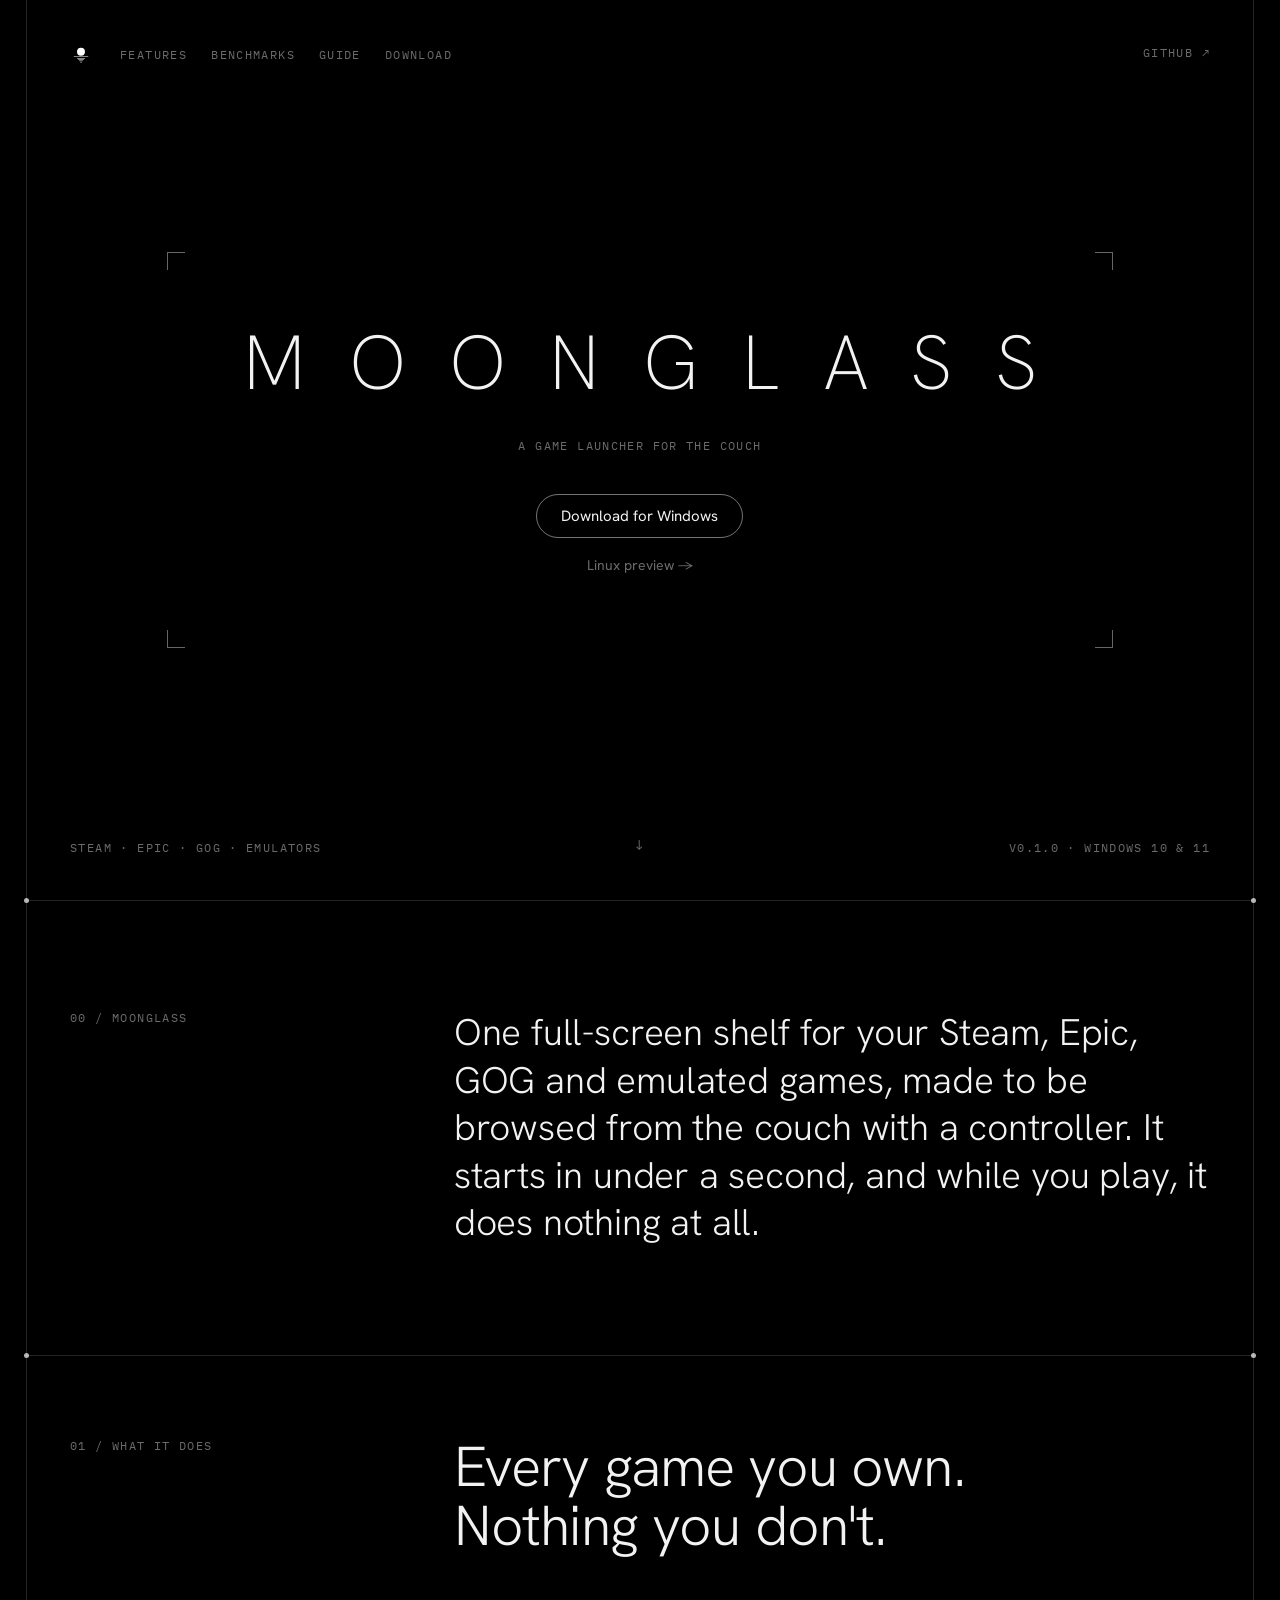
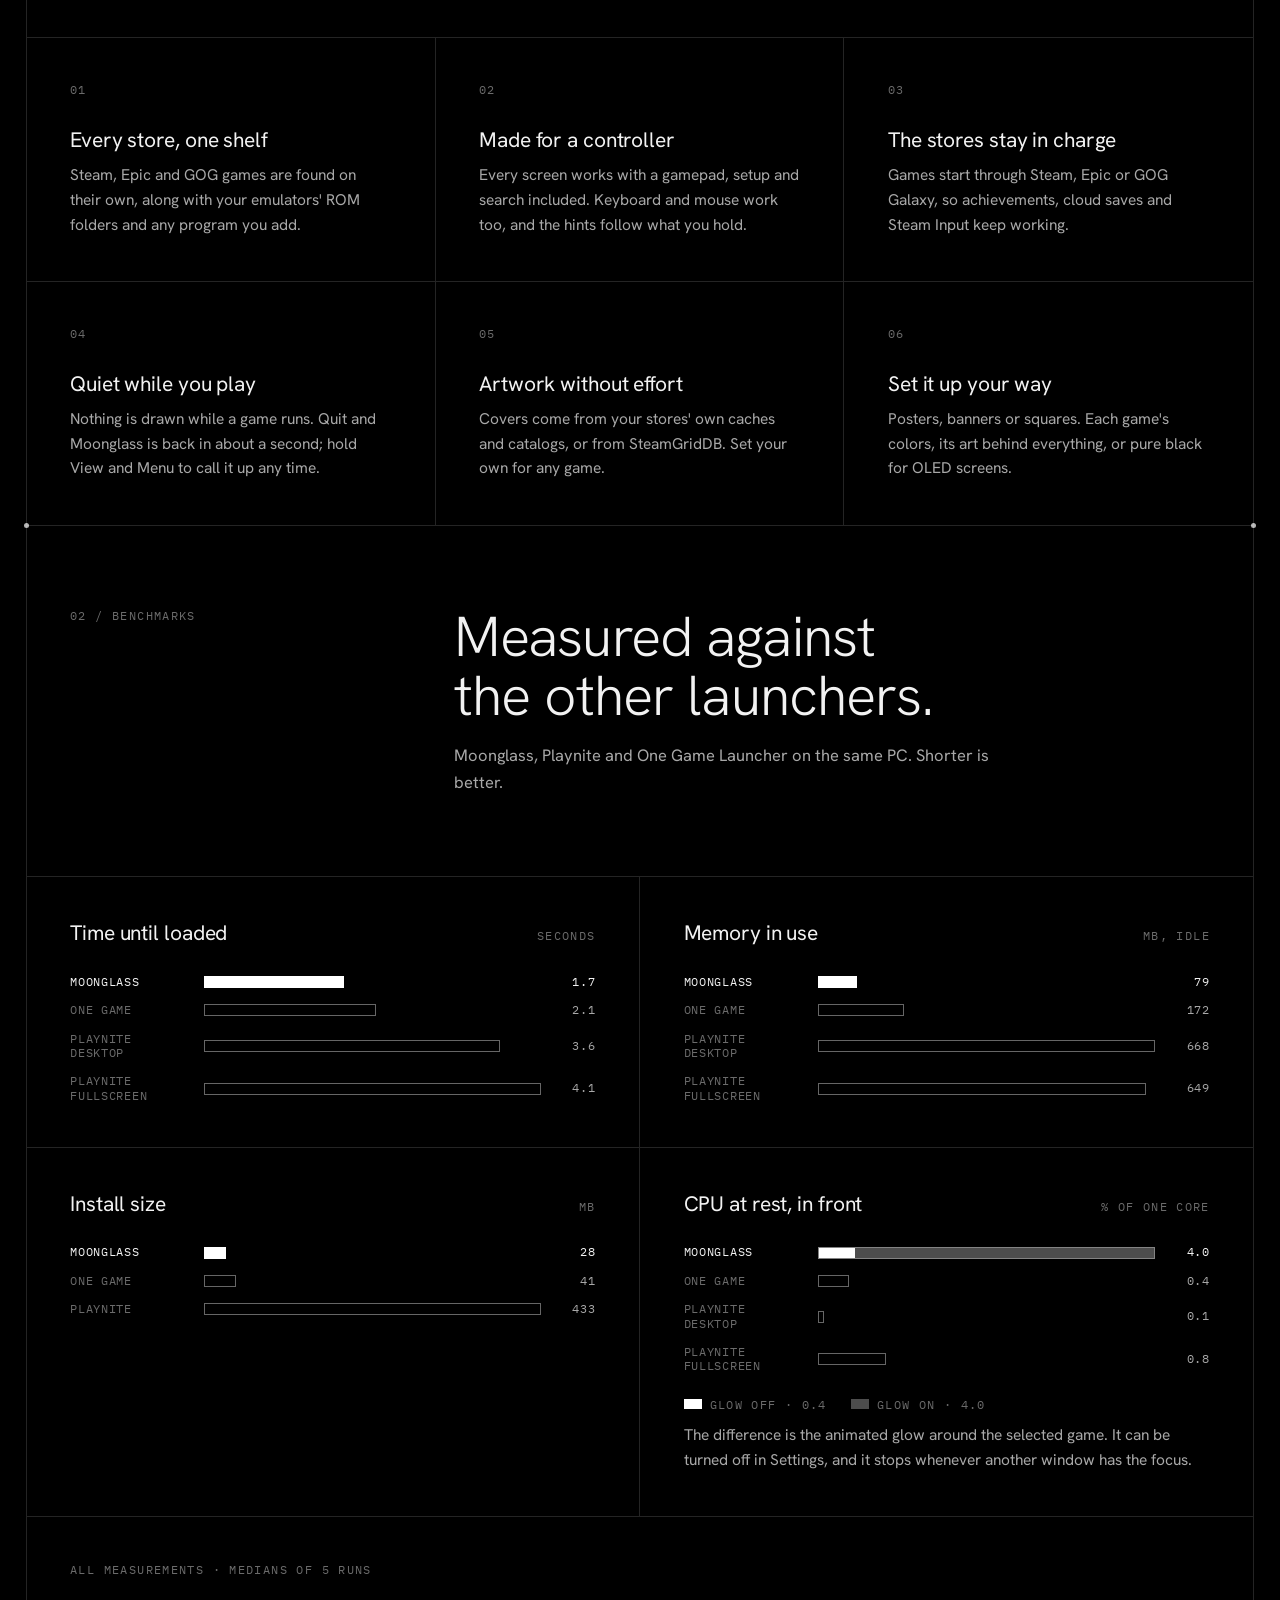
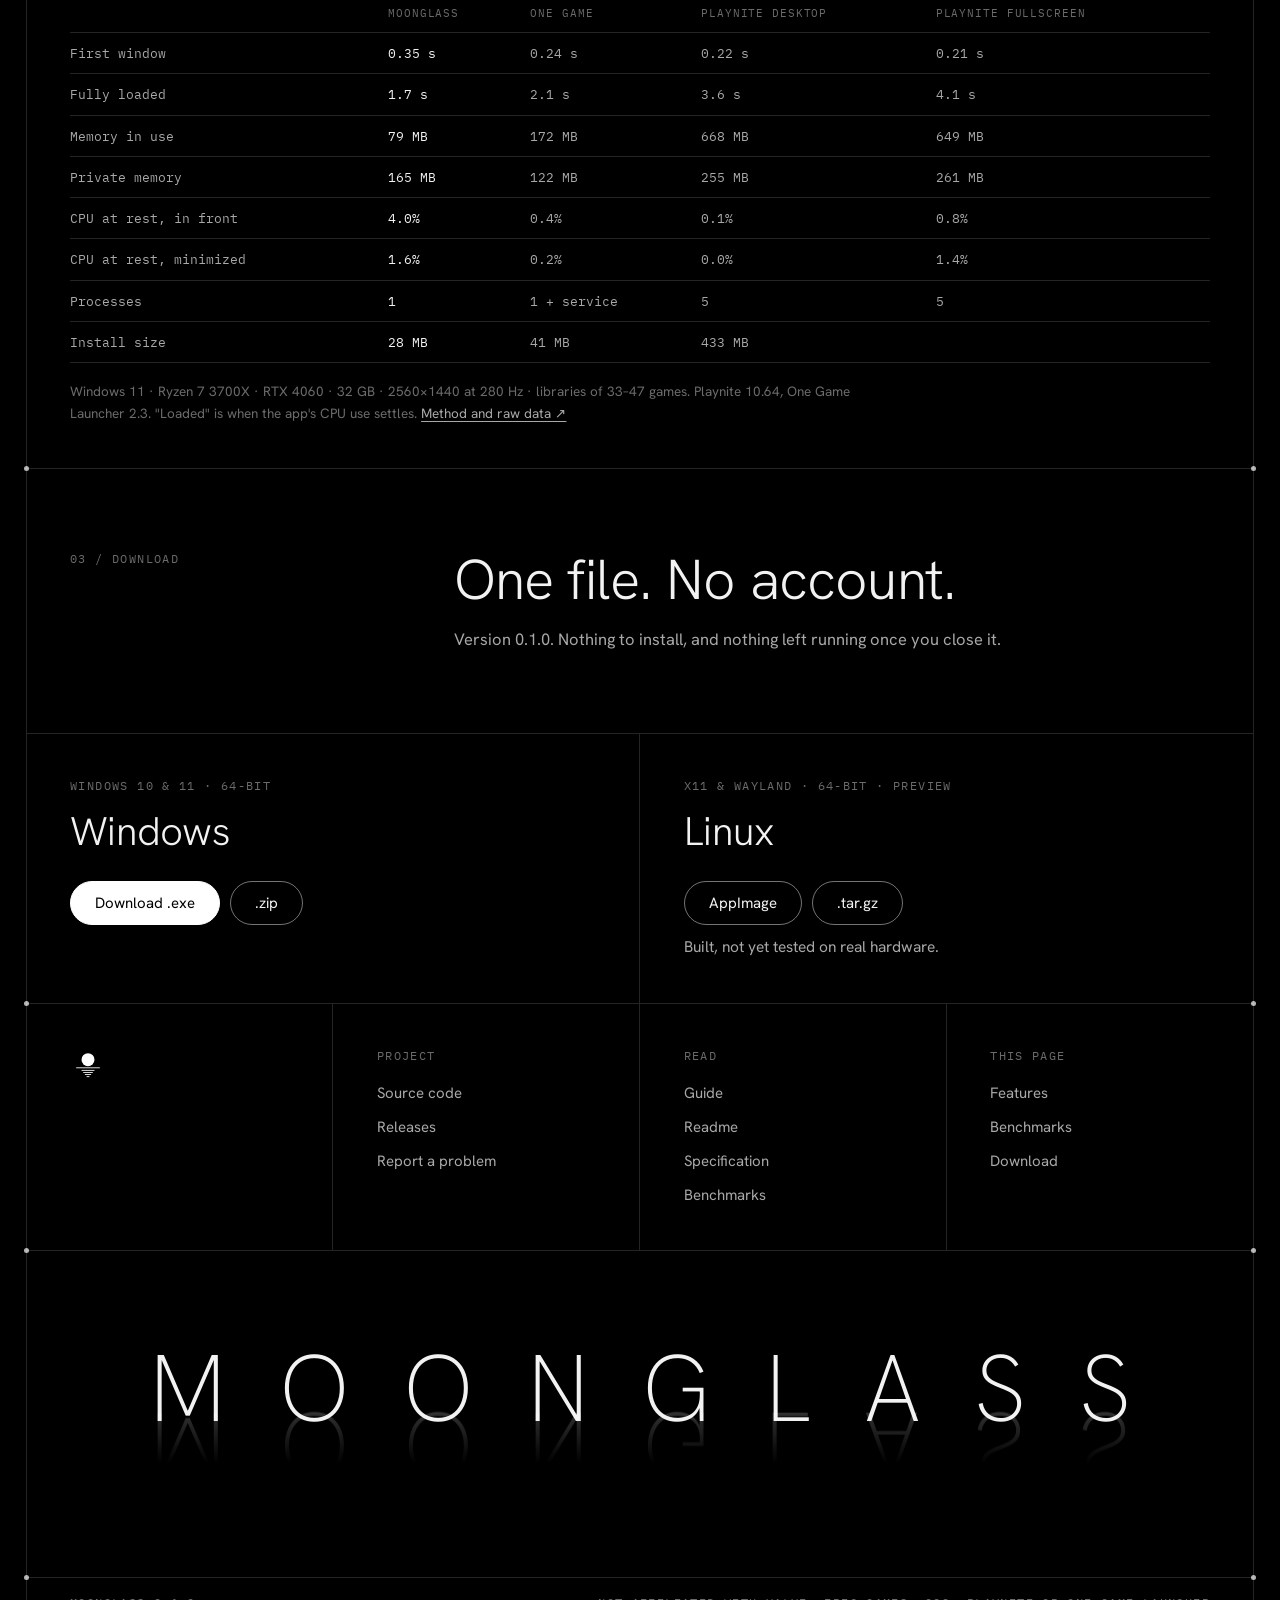
==== site/index.html @ 0fba5c92 "Keep the game in front, and return with both sticks Moonglass no longer minimizes when a game starts" ====
<!doctype html>
<html lang="en">
<head>
  <meta charset="utf-8">
  <meta name="viewport" content="width=device-width, initial-scale=1">
  <title>Moonglass · A game launcher for the couch</title>
  <meta name="description" content="Moonglass puts your Steam, Epic, GOG and emulated games on one full-screen shelf you browse with a controller. For Windows and Linux.">
  <meta name="theme-color" content="#000000">
  <link rel="icon" href="logo.svg" type="image/svg+xml">
  <link rel="preconnect" href="https://fonts.googleapis.com">
  <link rel="preconnect" href="https://fonts.gstatic.com" crossorigin>
  <link href="https://fonts.googleapis.com/css2?family=Hanken+Grotesk:wght@200;300;400;500&family=IBM+Plex+Mono:wght@400;500&display=swap" rel="stylesheet">
  <link rel="stylesheet" href="style.css">
</head>
<body>
<div class="frame">

  <!-- The opening: the wordmark from Moonglass's startup, and little else. -->
  <section class="opening" aria-label="Moonglass">
    <header class="corner tl">
      <a href="#" class="mark" aria-label="Moonglass"><img src="logo.svg" alt="" width="22" height="22"></a>
      <nav class="nav" aria-label="Sections">
        <a href="#features">Features</a>
        <a href="#benchmarks">Benchmarks</a>
        <a href="docs.html">Guide</a>
        <a href="#download">Download</a>
      </nav>
    </header>
    <a class="corner tr label" href="https://github.com/hxpe-dev/moonglass-launcher">GitHub ↗</a>

    <div class="center">
      <span class="crop" aria-hidden="true"><i></i><i></i><i></i><i></i></span>
      <h1 class="wordmark">Moonglass</h1>
      <p class="tagline label">A game launcher for the couch</p>
      <div class="cta">
        <a class="pill" href="#download">Download for Windows</a>
        <a class="quiet" href="#download">Linux preview →</a>
      </div>
    </div>

    <p class="corner bl label">Steam · Epic · GOG · Emulators</p>
    <p class="corner br label">v0.1.0 · Windows 10 &amp; 11</p>
    <a class="corner bc label" href="#about" aria-label="Scroll to read more">↓</a>
  </section>

  <section id="about" class="rule intro-text">
    <p class="label">00 / Moonglass</p>
    <p class="statement">One full-screen shelf for your Steam, Epic, GOG and emulated games, made to be browsed from the couch with a controller. It starts in under a second, and while you play, it does nothing at all.</p>
  </section>

  <section id="features" class="rule">
    <div class="head">
      <p class="label">01 / What it does</p>
      <h2>Every game you own.<br>Nothing you don't.</h2>
    </div>
    <div class="cells three">
      <article class="cell">
        <p class="label">01</p>
        <h3>Every store, one shelf</h3>
        <p>Steam, Epic and GOG games are found on their own, along with your emulators' ROM folders and any program you add.</p>
      </article>
      <article class="cell">
        <p class="label">02</p>
        <h3>Made for a controller</h3>
        <p>Every screen works with a gamepad, setup and search included. Keyboard and mouse work too, and the hints follow what you hold.</p>
      </article>
      <article class="cell">
        <p class="label">03</p>
        <h3>The stores stay in charge</h3>
        <p>Games start through Steam, Epic or GOG Galaxy, so achievements, cloud saves and Steam Input keep working.</p>
      </article>
      <article class="cell">
        <p class="label">04</p>
        <h3>Quiet while you play</h3>
        <p>Nothing is drawn while a game runs. Quit and Moonglass is back in about a second; hold View and Menu to call it up any time.</p>
      </article>
      <article class="cell">
        <p class="label">05</p>
        <h3>Artwork without effort</h3>
        <p>Covers come from your stores' own caches and catalogs, or from SteamGridDB. Set your own for any game.</p>
      </article>
      <article class="cell">
        <p class="label">06</p>
        <h3>Set it up your way</h3>
        <p>Posters, banners or squares. Each game's colors, its art behind everything, or pure black for OLED screens.</p>
      </article>
    </div>
  </section>

  <section id="benchmarks" class="rule">
    <div class="head">
      <p class="label">02 / Benchmarks</p>
      <h2>Measured against<br>the other launchers.</h2>
      <p class="head-text">Moonglass, Playnite and One Game Launcher on the same PC. Shorter is better.</p>
    </div>

    <div class="cells two">
      <figure class="cell chart">
        <figcaption><h3>Time until loaded</h3><span class="label">Seconds</span></figcaption>
        <ul>
          <li class="me"><span>Moonglass</span><b style="--w:41.5%"></b><em>1.7</em></li>
          <li><span>One Game</span><b style="--w:51.2%"></b><em>2.1</em></li>
          <li><span>Playnite Desktop</span><b style="--w:87.8%"></b><em>3.6</em></li>
          <li><span>Playnite Fullscreen</span><b style="--w:100%"></b><em>4.1</em></li>
        </ul>
      </figure>
      <figure class="cell chart">
        <figcaption><h3>Memory in use</h3><span class="label">MB, idle</span></figcaption>
        <ul>
          <li class="me"><span>Moonglass</span><b style="--w:11.8%"></b><em>79</em></li>
          <li><span>One Game</span><b style="--w:25.7%"></b><em>172</em></li>
          <li><span>Playnite Desktop</span><b style="--w:100%"></b><em>668</em></li>
          <li><span>Playnite Fullscreen</span><b style="--w:97.2%"></b><em>649</em></li>
        </ul>
      </figure>
      <figure class="cell chart">
        <figcaption><h3>Install size</h3><span class="label">MB</span></figcaption>
        <ul>
          <li class="me"><span>Moonglass</span><b style="--w:6.4%"></b><em>28</em></li>
          <li><span>One Game</span><b style="--w:9.5%"></b><em>41</em></li>
          <li><span>Playnite</span><b style="--w:100%"></b><em>433</em></li>
        </ul>
      </figure>
      <figure class="cell chart">
        <figcaption><h3>CPU at rest, in front</h3><span class="label">% of one core</span></figcaption>
        <ul>
          <li class="me"><span>Moonglass</span><b class="split" style="--w:100%"><i style="--part:11%"></i></b><em>4.0</em></li>
          <li><span>One Game</span><b style="--w:9.3%"></b><em>0.4</em></li>
          <li><span>Playnite Desktop</span><b style="--w:1.8%"></b><em>0.1</em></li>
          <li><span>Playnite Fullscreen</span><b style="--w:20.4%"></b><em>0.8</em></li>
        </ul>
        <p class="legend label">
          <span><i class="swatch"></i>Glow off · 0.4</span>
          <span><i class="swatch dim"></i>Glow on · 4.0</span>
        </p>
        <p class="note">The difference is the animated glow around the selected game. It can be turned off in Settings, and it stops whenever another window has the focus.</p>
      </figure>
    </div>

    <div class="table-wrap">
      <table>
        <caption class="label">All measurements · medians of 5 runs</caption>
        <thead>
          <tr><th scope="col"></th><th scope="col">Moonglass</th><th scope="col">One Game</th><th scope="col">Playnite Desktop</th><th scope="col">Playnite Fullscreen</th></tr>
        </thead>
        <tbody>
          <tr><th scope="row">First window</th><td>0.35 s</td><td>0.24 s</td><td>0.22 s</td><td>0.21 s</td></tr>
          <tr><th scope="row">Fully loaded</th><td>1.7 s</td><td>2.1 s</td><td>3.6 s</td><td>4.1 s</td></tr>
          <tr><th scope="row">Memory in use</th><td>79 MB</td><td>172 MB</td><td>668 MB</td><td>649 MB</td></tr>
          <tr><th scope="row">Private memory</th><td>165 MB</td><td>122 MB</td><td>255 MB</td><td>261 MB</td></tr>
          <tr><th scope="row">CPU at rest, in front</th><td>4.0%</td><td>0.4%</td><td>0.1%</td><td>0.8%</td></tr>
          <tr><th scope="row">CPU at rest, minimized</th><td>1.6%</td><td>0.2%</td><td>0.0%</td><td>1.4%</td></tr>
          <tr><th scope="row">Processes</th><td>1</td><td>1 + service</td><td>5</td><td>5</td></tr>
          <tr><th scope="row">Install size</th><td>28 MB</td><td>41 MB</td><td colspan="2">433 MB</td></tr>
        </tbody>
      </table>
      <p class="fine">Windows 11 · Ryzen 7 3700X · RTX 4060 · 32 GB · 2560×1440 at 280 Hz · libraries of 33–47 games. Playnite 10.64, One Game Launcher 2.3. "Loaded" is when the app's CPU use settles. <a href="https://github.com/hxpe-dev/moonglass-launcher/blob/main/BENCH.md">Method and raw data ↗</a></p>
    </div>
  </section>

  <section id="download" class="rule">
    <div class="head">
      <p class="label">03 / Download</p>
      <h2>One file. No account.</h2>
      <p class="head-text">Version 0.1.0. Nothing to install, and nothing left running once you close it.</p>
    </div>
    <div class="cells two">
      <div class="cell dl">
        <p class="label">Windows 10 &amp; 11 · 64-bit</p>
        <h3>Windows</h3>
        <div class="dl-links">
          <a class="pill solid" href="https://github.com/hxpe-dev/moonglass-launcher/releases/latest">Download .exe</a>
          <a class="pill" href="https://github.com/hxpe-dev/moonglass-launcher/releases/latest">.zip</a>
        </div>
      </div>
      <div class="cell dl">
        <p class="label">X11 &amp; Wayland · 64-bit · Preview</p>
        <h3>Linux</h3>
        <div class="dl-links">
          <a class="pill" href="https://github.com/hxpe-dev/moonglass-launcher/releases/latest">AppImage</a>
          <a class="pill" href="https://github.com/hxpe-dev/moonglass-launcher/releases/latest">.tar.gz</a>
        </div>
        <p class="fine">Built, not yet tested on real hardware.</p>
      </div>
    </div>
  </section>

  <footer class="rule">
    <div class="cells four">
      <div class="cell">
        <img src="logo.svg" alt="" width="36" height="36" class="foot-mark">
      </div>
      <nav class="cell" aria-label="Project">
        <p class="label">Project</p>
        <a href="https://github.com/hxpe-dev/moonglass-launcher">Source code</a>
        <a href="https://github.com/hxpe-dev/moonglass-launcher/releases">Releases</a>
        <a href="https://github.com/hxpe-dev/moonglass-launcher/issues">Report a problem</a>
      </nav>
      <nav class="cell" aria-label="Read">
        <p class="label">Read</p>
        <a href="docs.html">Guide</a>
        <a href="https://github.com/hxpe-dev/moonglass-launcher#readme">Readme</a>
        <a href="https://github.com/hxpe-dev/moonglass-launcher/blob/main/SPEC.md">Specification</a>
        <a href="https://github.com/hxpe-dev/moonglass-launcher/blob/main/BENCH.md">Benchmarks</a>
      </nav>
      <nav class="cell" aria-label="This page">
        <p class="label">This page</p>
        <a href="#features">Features</a>
        <a href="#benchmarks">Benchmarks</a>
        <a href="#download">Download</a>
      </nav>
    </div>
    <p class="giant rule" aria-hidden="true">Moonglass</p>
    <div class="legal rule label">
      <span>Moonglass 0.1.0</span>
      <span>Not affiliated with Valve, Epic Games, GOG, Playnite or One Game Launcher</span>
    </div>
  </footer>

</div>
<script src="fx.js" defer></script>
</body>
</html>
---- site/style.css ----
/* Moonglass, built around its startup wordmark: M O O N G L A S S, light
   and spaced, white on black. Hairline rules, small mono labels, no glow. */

:root {
  --bg: #000;
  --text: rgba(255, 255, 255, 0.95);
  --text-2: rgba(255, 255, 255, 0.66);
  --text-3: rgba(255, 255, 255, 0.42);
  --line: rgba(255, 255, 255, 0.14);
  --rule: 1px solid var(--line);
  --sans: "Hanken Grotesk", "Segoe UI", system-ui, sans-serif;
  --mono: "IBM Plex Mono", ui-monospace, "Cascadia Mono", monospace;
  --pad: clamp(20px, 3.4vw, 44px);
  --spread: 0.56em;
  color-scheme: dark;
}

*, *::before, *::after { box-sizing: border-box; }
html { scroll-behavior: smooth; }

body {
  margin: 0;
  padding: 0 clamp(10px, 2vw, 28px);
  overflow-x: clip;
  background: var(--bg);
  color: var(--text);
  font: 400 16.5px/1.6 var(--sans);
  -webkit-font-smoothing: antialiased;
}

h1, h2, h3, p, figure { margin: 0; }
a { color: inherit; text-decoration: none; }
img { display: block; }
::selection { background: #fff; color: #000; }
:focus-visible { outline: 1px solid #fff; outline-offset: 4px; }

.label {
  font: 400 11.5px/1.5 var(--mono);
  letter-spacing: 0.12em;
  text-transform: uppercase;
  color: var(--text-3);
}

/* The frame, and a dot wherever a rule meets it. */
.frame {
  max-width: 1320px;
  margin: 0 auto;
  border-left: var(--rule);
  border-right: var(--rule);
}
.rule { position: relative; border-top: var(--rule); }
.rule::before, .rule::after {
  content: "";
  position: absolute;
  top: -3px;
  width: 5px;
  height: 5px;
  border-radius: 50%;
  background: rgba(255, 255, 255, 0.7);
}
.rule::before { left: -3px; }
.rule::after { right: -3px; }

/* ------------------------------------------------------------ opening */

.opening {
  position: relative;
  height: 100svh;
  min-height: 560px;
  display: grid;
  place-items: center;
}
.corner { position: absolute; margin: 0; }
.corner.tl { top: var(--pad); left: var(--pad); display: flex; align-items: center; gap: 28px; }
.corner.tr { top: var(--pad); right: var(--pad); }
.corner.bl { bottom: var(--pad); left: var(--pad); }
.corner.br { bottom: var(--pad); right: var(--pad); }
.corner.bc { bottom: var(--pad); left: 50%; transform: translateX(-50%); font-size: 14px; }
a.label:hover, .nav a:hover { color: var(--text); }

.mark img { border-radius: 6px; }
.nav { display: flex; gap: 24px; font: 400 11.5px/1 var(--mono); letter-spacing: 0.12em; text-transform: uppercase; color: var(--text-3); }

.center {
  position: relative;
  display: flex;
  flex-direction: column;
  align-items: center;
  text-align: center;
  padding: clamp(48px, 8vh, 88px) clamp(28px, 6vw, 96px);
}

/* Thin crop marks around the wordmark, as on a print proof. */
.crop i {
  position: absolute;
  width: 18px;
  height: 18px;
  border: 0 solid rgba(255, 255, 255, 0.4);
  animation: arrive 1s ease 0.9s both;
}
.crop i:nth-child(1) { top: 0; left: 0; border-top-width: 1px; border-left-width: 1px; }
.crop i:nth-child(2) { top: 0; right: 0; border-top-width: 1px; border-right-width: 1px; }
.crop i:nth-child(3) { bottom: 0; left: 0; border-bottom-width: 1px; border-left-width: 1px; }
.crop i:nth-child(4) { bottom: 0; right: 0; border-bottom-width: 1px; border-right-width: 1px; }

/* The startup wordmark: it fades in and opens up, as in the app. */
.wordmark {
  font: 200 clamp(24px, 6vw, 100px)/1 var(--sans);
  text-transform: uppercase;
  letter-spacing: var(--spread);
  margin-right: calc(var(--spread) * -1);
  color: var(--text);
  white-space: nowrap;
  animation: open-up 1.6s cubic-bezier(0.22, 0.8, 0.24, 1) both;
}
@keyframes open-up {
  from { opacity: 0; letter-spacing: 0.4em; margin-right: -0.4em; }
}

.tagline { margin-top: clamp(22px, 3vw, 36px); }
.cta { margin-top: 40px; display: flex; flex-direction: column; align-items: center; gap: 16px; }
.quiet { font-size: 14px; color: var(--text-3); }
.quiet:hover { color: var(--text); }

.tagline, .cta, .corner { animation: arrive 1s ease 0.9s both; }
@keyframes arrive { from { opacity: 0; } }

.pill {
  display: inline-flex;
  align-items: center;
  height: 44px;
  padding: 0 24px;
  border-radius: 999px;
  border: 1px solid rgba(255, 255, 255, 0.45);
  font-size: 15px;
  transition: background 0.2s, color 0.2s, border-color 0.2s;
}
.pill:hover, .pill.solid { background: #fff; color: #000; border-color: #fff; }
.pill.solid:hover { background: rgba(255, 255, 255, 0.82); }

/* ----------------------------------------------------------- sections */

.intro-text { padding: clamp(72px, 12vh, 140px) var(--pad); display: grid; grid-template-columns: minmax(0, 1fr) minmax(0, 2.2fr); gap: 20px 40px; }
.statement {
  font: 300 clamp(24px, 2.9vw, 40px)/1.28 var(--sans);
  letter-spacing: -0.005em;
  max-width: 24em;
}

.head {
  display: grid;
  grid-template-columns: minmax(0, 1fr) minmax(0, 2.2fr);
  gap: 16px 40px;
  padding: clamp(56px, 9vh, 104px) var(--pad);
  border-bottom: var(--rule);
}
.head h2, .head .head-text { grid-column: 2; }
h2 {
  font: 300 clamp(34px, 4.4vw, 62px)/1.06 var(--sans);
  letter-spacing: -0.015em;
}
.head-text { color: var(--text-2); max-width: 34em; }

.cells { display: grid; }
.cells.two { grid-template-columns: repeat(2, minmax(0, 1fr)); }
.cells.three { grid-template-columns: repeat(3, minmax(0, 1fr)); }
.cells.four { grid-template-columns: repeat(4, minmax(0, 1fr)); }
.cell { padding: var(--pad); border-right: var(--rule); border-bottom: var(--rule); }
.cells.two .cell:nth-child(2n), .cells.three .cell:nth-child(3n), .cells.four .cell:nth-child(4n) { border-right: 0; }
.cell h3 { margin-top: 28px; font: 400 21px/1.25 var(--sans); letter-spacing: -0.005em; }
.cell p:not(.label) { margin-top: 10px; color: var(--text-2); font-size: 15.5px; }
#features .cell:nth-last-child(-n + 3), #download .cell { border-bottom: 0; }

/* Charts: Moonglass solid, the others in outline. */
.chart figcaption { display: flex; justify-content: space-between; align-items: baseline; gap: 16px; margin-bottom: 28px; }
.chart figcaption h3 { margin: 0; }
.chart ul { list-style: none; margin: 0; padding: 0; display: grid; gap: 14px; }
.chart li {
  display: grid;
  grid-template-columns: 10em minmax(0, 1fr) 3.4em;
  align-items: center;
  gap: 14px;
  font: 400 12px/1.2 var(--mono);
  letter-spacing: 0.06em;
  text-transform: uppercase;
  color: var(--text-3);
}
.chart b { display: block; height: 12px; width: var(--w); min-width: 2px; border: 1px solid rgba(255, 255, 255, 0.4); }
.chart em { font-style: normal; text-align: right; font-variant-numeric: tabular-nums; color: var(--text-2); }
.chart li.me { color: var(--text); }
.chart li.me b { background: #fff; border-color: #fff; }
.chart li.me em { color: var(--text); }
/* Moonglass's CPU bar in two parts: solid with the glow off, the rest is
   what the glow adds. */
.chart li.me b.split { background: rgba(255, 255, 255, 0.3); border-color: rgba(255, 255, 255, 0.3); }
.chart b.split i { display: block; width: var(--part); height: 100%; background: #fff; }
.legend { margin-top: 22px; display: flex; flex-wrap: wrap; gap: 8px 24px; }
.legend span { display: inline-flex; align-items: center; gap: 8px; }
.swatch { display: inline-block; width: 18px; height: 10px; background: #fff; }
.swatch.dim { background: rgba(255, 255, 255, 0.3); }
.chart .note { margin-top: 14px; font-size: 14px; }

.table-wrap { padding: var(--pad); overflow-x: auto; }
table { width: 100%; min-width: 640px; border-collapse: collapse; font: 400 12.5px/1.3 var(--mono); }
caption { text-align: left; padding-bottom: 16px; }
th, td { text-align: left; padding: 12px 14px 12px 0; border-bottom: var(--rule); color: var(--text-2); font-weight: 400; }
thead th { color: var(--text-3); text-transform: uppercase; letter-spacing: 0.08em; font-size: 11px; }
td:nth-child(2) { color: var(--text); }
.fine { margin-top: 18px; font-size: 13.5px; color: var(--text-3); max-width: 60em; }
.fine a { color: var(--text-2); text-decoration: underline; text-underline-offset: 3px; }

.dl h3 { margin-top: 14px; font: 300 40px/1.1 var(--sans); }
.dl-links { margin-top: 28px; display: flex; flex-wrap: wrap; gap: 10px; }

/* Footer */
footer .cell { display: flex; flex-direction: column; gap: 10px; border-bottom: 0; }
footer nav a { font-size: 15px; color: var(--text-2); }
footer nav a:hover { color: var(--text); }
footer nav .label { margin-bottom: 6px; }
.foot-mark { border-radius: 9px; }

.giant {
  padding: clamp(40px, 7vw, 96px) var(--pad);
  text-align: center;
  font: 200 clamp(20px, 7.4vw, 104px)/1 var(--sans);
  text-transform: uppercase;
  letter-spacing: var(--spread);
  text-indent: var(--spread);
  white-space: nowrap;
  color: var(--text);
  user-select: none;
}
.legal { display: flex; flex-wrap: wrap; justify-content: space-between; gap: 8px 24px; padding: 16px var(--pad); }

/* --------------------------------------------------------- docs page */

.doc-top {
  display: flex;
  align-items: center;
  gap: 28px;
  padding: var(--pad);
}
.doc-top > .label { margin-left: auto; }
.nav a[aria-current="page"] { color: var(--text); }

.doc-head { padding: clamp(48px, 8vh, 96px) var(--pad); display: grid; gap: 18px; }
.doc-head h1 { font: 300 clamp(38px, 5.2vw, 72px)/1.04 var(--sans); letter-spacing: -0.02em; }

.docs { display: grid; grid-template-columns: 250px minmax(0, 1fr); }

.toc { border-right: var(--rule); }
.toc details { position: sticky; top: 0; max-height: 100vh; overflow-y: auto; padding: var(--pad) 0 var(--pad) var(--pad); }
.toc summary { list-style: none; cursor: default; margin-bottom: 14px; }
.toc summary::-webkit-details-marker { display: none; }
.toc ol { list-style: none; margin: 0; padding: 0; counter-reset: toc; }
.toc li { counter-increment: toc; }
.toc a {
  display: flex;
  gap: 12px;
  padding: 5px 16px 5px 0;
  font-size: 14.5px;
  color: var(--text-3);
  transition: color 0.15s;
}
.toc a::before { content: counter(toc, decimal-leading-zero); font: 400 11px/2 var(--mono); color: var(--text-3); opacity: 0.7; }
.toc a:hover, .toc a.active { color: var(--text); }

.prose { padding: 0 var(--pad) var(--pad); max-width: 860px; min-width: 0; }
.prose section { padding: clamp(48px, 7vh, 80px) 0 8px; scroll-margin-top: 8px; }
.prose section + section { border-top: var(--rule); }
.prose h2 { margin: 12px 0 22px; font-size: clamp(30px, 3.4vw, 46px); }
.prose h3 { margin: 40px 0 12px; font: 400 20px/1.3 var(--sans); letter-spacing: -0.005em; }
.prose p, .prose li, .prose dd { color: var(--text-2); }
.prose p + p, .prose p + ul, .prose ul + p, .prose ol + p, .prose dl + p { margin-top: 14px; }
.prose strong, .prose em, .prose dt { color: var(--text); }
.prose em { font-style: normal; }
.prose a:not(.pill) { color: var(--text); text-decoration: underline; text-decoration-color: rgba(255, 255, 255, 0.35); text-underline-offset: 3px; }
.prose a:not(.pill):hover { text-decoration-color: #fff; }
.prose ul, .prose ol { margin: 0; padding-left: 1.2em; }
.prose li { margin: 6px 0; padding-left: 4px; }
.prose li::marker { color: var(--text-3); }

ol.steps { list-style: none; padding: 0; counter-reset: step; }
ol.steps li { counter-increment: step; position: relative; padding: 0 0 0 44px; margin: 14px 0; }
ol.steps li::before {
  content: counter(step);
  position: absolute;
  left: 0;
  top: 1px;
  width: 26px;
  height: 26px;
  display: grid;
  place-items: center;
  border: 1px solid rgba(255, 255, 255, 0.35);
  border-radius: 50%;
  font: 400 11.5px/1 var(--mono);
  color: var(--text);
}

.prose dl { margin: 0; display: grid; grid-template-columns: minmax(0, 15em) minmax(0, 1fr); border-top: var(--rule); }
.prose dt, .prose dd { margin: 0; padding: 12px 0; border-bottom: var(--rule); }
.prose dt { padding-right: 24px; }
.prose dl.faq { grid-template-columns: minmax(0, 1fr); border-top: 0; }
.prose dl.faq dt { border-bottom: 0; padding: 22px 0 4px; font-size: 17px; }
.prose dl.faq dd { padding: 0 0 22px; }

code, kbd { font: 400 0.84em/1.4 var(--mono); }
.prose code { color: var(--text); background: rgba(255, 255, 255, 0.07); padding: 1px 5px; border-radius: 4px; overflow-wrap: anywhere; }
kbd {
  display: inline-block;
  min-width: 1.9em;
  padding: 1px 6px;
  text-align: center;
  color: var(--text);
  border: 1px solid rgba(255, 255, 255, 0.3);
  border-bottom-width: 2px;
  border-radius: 5px;
  white-space: nowrap;
}

.tip { margin-top: 22px !important; padding: 16px 20px; border: var(--rule); border-left: 2px solid rgba(255, 255, 255, 0.7); }
.tip .label { display: block; margin-bottom: 4px; }

.table-wrap.flush { padding: 0; margin: 18px 0 6px; }
.prose table { min-width: 560px; font: 400 14px/1.45 var(--sans); }
.prose th, .prose td { vertical-align: top; }
.prose tbody th { color: var(--text); }
.prose td:nth-child(2) { color: var(--text-2); }
.prose table.ref tbody th { width: 38%; }
.prose table.cli tbody th { width: 55%; }
.prose table.cli code { background: none; padding: 0; }

/* ----------------------------------------------------- pointer effects */

/* A soft light under the cursor on panels (positioned by fx.js), and a
   faint lift of the panel's edge. */
.cell:not(footer .cell), .tip { position: relative; isolation: isolate; }
.cell:not(footer .cell)::after, .tip::after {
  content: "";
  position: absolute;
  inset: 0;
  z-index: -1;
  pointer-events: none;
  background: radial-gradient(420px circle at var(--mx, 50%) var(--my, 50%), rgba(255, 255, 255, 0.085), transparent 65%);
  opacity: 0;
  transition: opacity 0.35s ease;
}
.cell:not(footer .cell):hover::after, .tip:hover::after { opacity: 1; }

/* Buttons lean toward the cursor (fx.js) and spring back. */
.pill { transition: background 0.2s, color 0.2s, border-color 0.2s, transform 0.4s cubic-bezier(0.22, 0.8, 0.24, 1); }

/* Text links underline from left to right. */
footer nav a, .nav a, .quiet {
  background: linear-gradient(currentColor, currentColor) no-repeat 0 100% / 0 1px;
  transition: color 0.2s, background-size 0.3s ease;
}
footer nav a:hover, .nav a:hover, .quiet:hover { background-size: 100% 1px; }

@media (prefers-reduced-motion: reduce) {
  .pill { transition: background 0.2s, color 0.2s, border-color 0.2s; }
}

/* The footer wordmark on its reflection, with the moon that follows the
   cursor (fx.js). Clipped to its band, keeping the rule's dots. */
.giant.gw-ready {
  padding-bottom: calc(clamp(40px, 7vw, 96px) + 0.55em);
  clip-path: inset(-4px -4px 0 -4px);
}
.gw-stage { position: relative; display: inline-block; text-indent: 0; }
.gw { position: relative; z-index: 1; display: block; }
.gw > span { display: inline-block; will-change: transform; }
.gw-reflect {
  position: absolute;
  left: 0;
  right: 0;
  top: calc(100% - 0.4em);
  transform: scaleY(-1);
  opacity: 0.26;
  pointer-events: none;
  -webkit-mask-image: linear-gradient(to top, #000 0%, transparent 70%);
  mask-image: linear-gradient(to top, #000 0%, transparent 70%);
}
.moon {
  position: absolute;
  left: 0;
  top: 0;
  width: 1.7em;
  height: 1.7em;
  border-radius: 50%;
  pointer-events: none;
  background: radial-gradient(circle, rgba(255, 255, 255, 0.2) 0%, rgba(255, 255, 255, 0.07) 32%, transparent 68%);
  opacity: 0;
  transition: opacity 0.6s ease;
}
.moon-r { filter: blur(6px); }
.giant.lit .moon { opacity: 1; }
.giant.lit .moon-r { opacity: 0.4; }

/* -------------------------------------------------------- small screens */

@media (max-width: 900px) {
  .cells.three { grid-template-columns: repeat(2, minmax(0, 1fr)); }
  .cells.three .cell:nth-child(3n) { border-right: var(--rule); }
  .cells.three .cell:nth-child(2n) { border-right: 0; }
  #features .cell:nth-last-child(-n + 3) { border-bottom: var(--rule); }
  #features .cell:nth-last-child(-n + 2) { border-bottom: 0; }
  .cells.four { grid-template-columns: repeat(2, minmax(0, 1fr)); }
  .cells.four .cell:nth-child(2n) { border-right: 0; }
  .cells.four .cell:nth-child(-n + 2) { border-bottom: var(--rule); }
  .intro-text, .head { grid-template-columns: minmax(0, 1fr); }
  .head h2, .head .head-text { grid-column: 1; }
  .docs { grid-template-columns: minmax(0, 1fr); }
  .toc { border-right: 0; border-bottom: var(--rule); }
  .toc details { position: static; max-height: none; padding: 18px var(--pad); }
  .toc summary { cursor: pointer; margin: 0; }
  .toc summary::after { content: " +"; }
  .toc details[open] summary { margin-bottom: 12px; }
  .toc details[open] summary::after { content: " −"; }
  .toc ol { columns: 2; column-gap: 24px; }
}

@media (max-width: 640px) {
  .nav { display: none; }
  .corner.bl, .corner.bc { display: none; }
  .cells.two, .cells.three { grid-template-columns: minmax(0, 1fr); }
  .cells.two .cell, .cells.three .cell { border-right: 0 !important; border-bottom: var(--rule) !important; }
  #features .cell:last-child, #download .cell:last-child { border-bottom: 0 !important; }
  .chart li { grid-template-columns: 7.6em minmax(0, 1fr) 3em; gap: 10px; font-size: 11px; }
  .doc-top .nav { display: flex; gap: 16px; }
  .doc-top .nav a:not([aria-current]) { display: none; }
  .toc ol { columns: 1; }
  .prose dl { grid-template-columns: minmax(0, 1fr); }
  .prose dt { border-bottom: 0; padding-bottom: 2px; }
  .prose dd { padding-top: 0; }
}

@media (prefers-reduced-motion: reduce) {
  html { scroll-behavior: auto; }
  .wordmark, .tagline, .cta, .corner, .crop i { animation: none; }
}
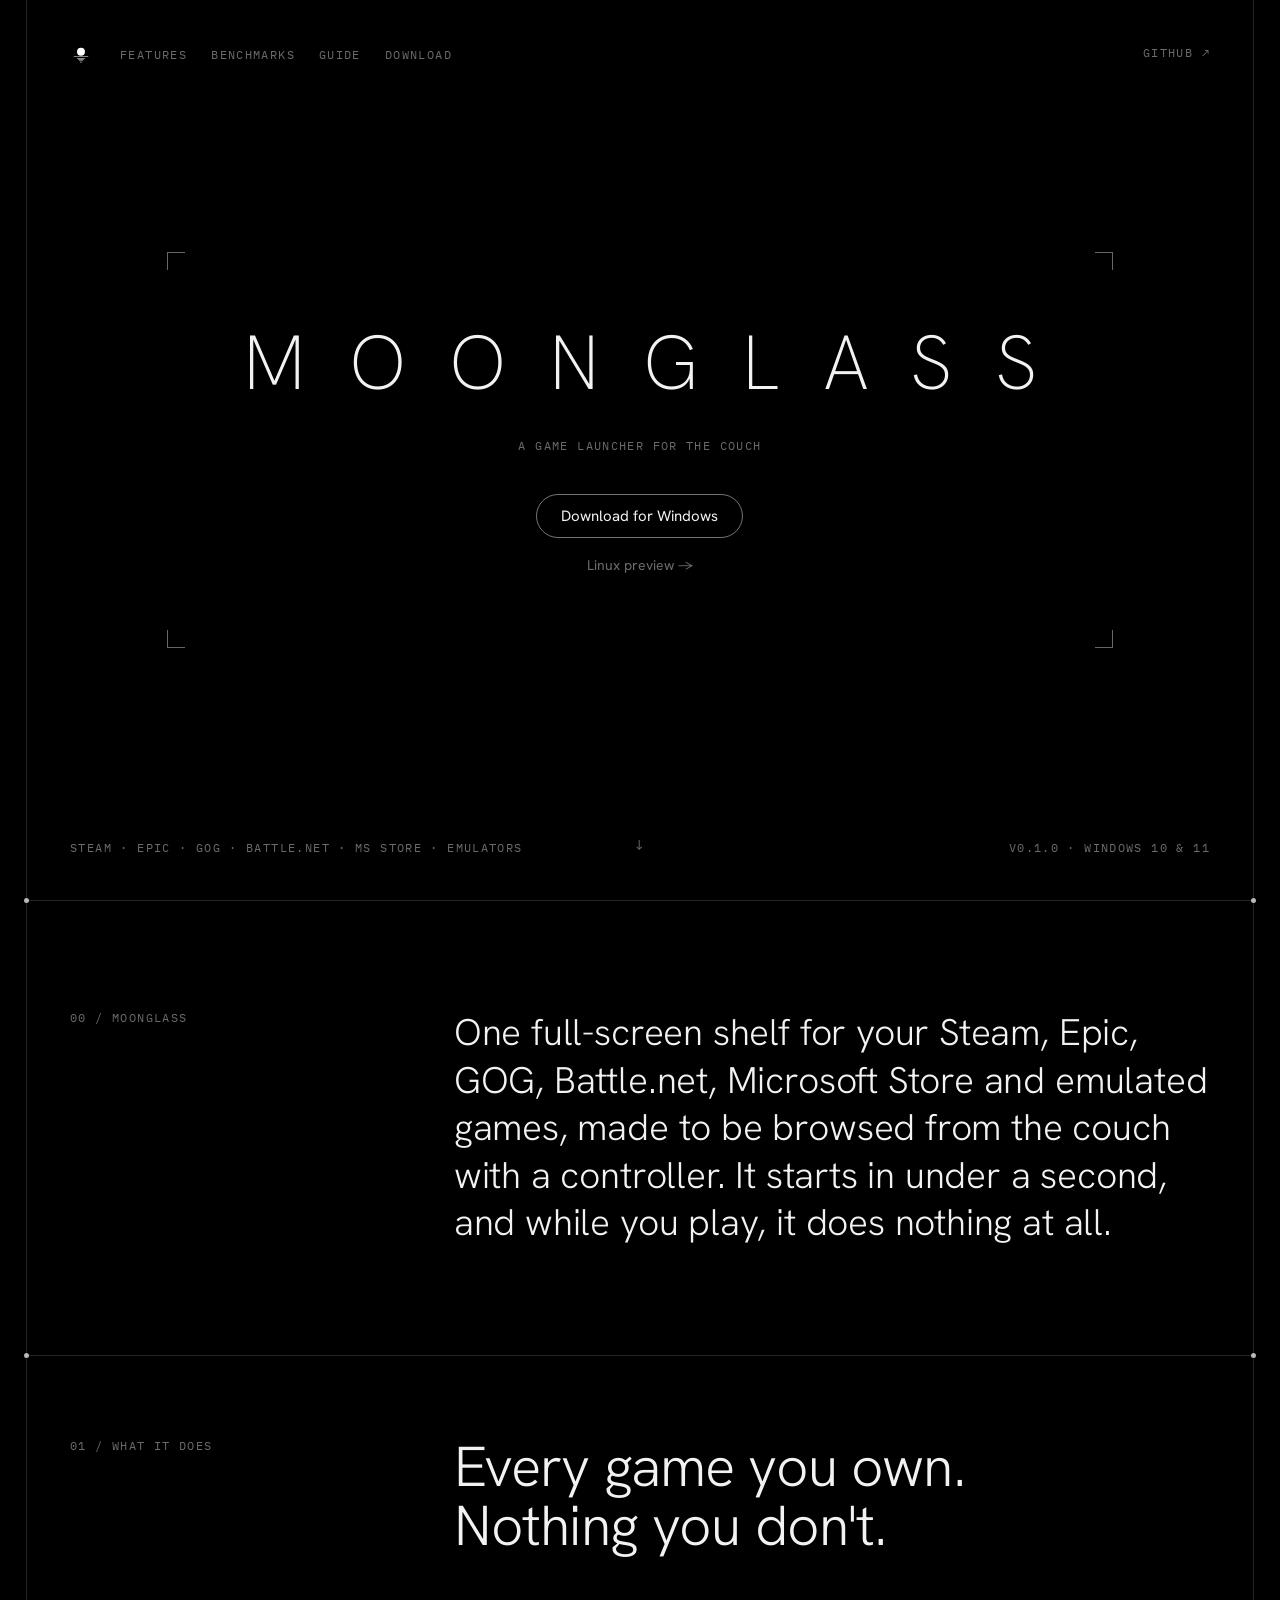
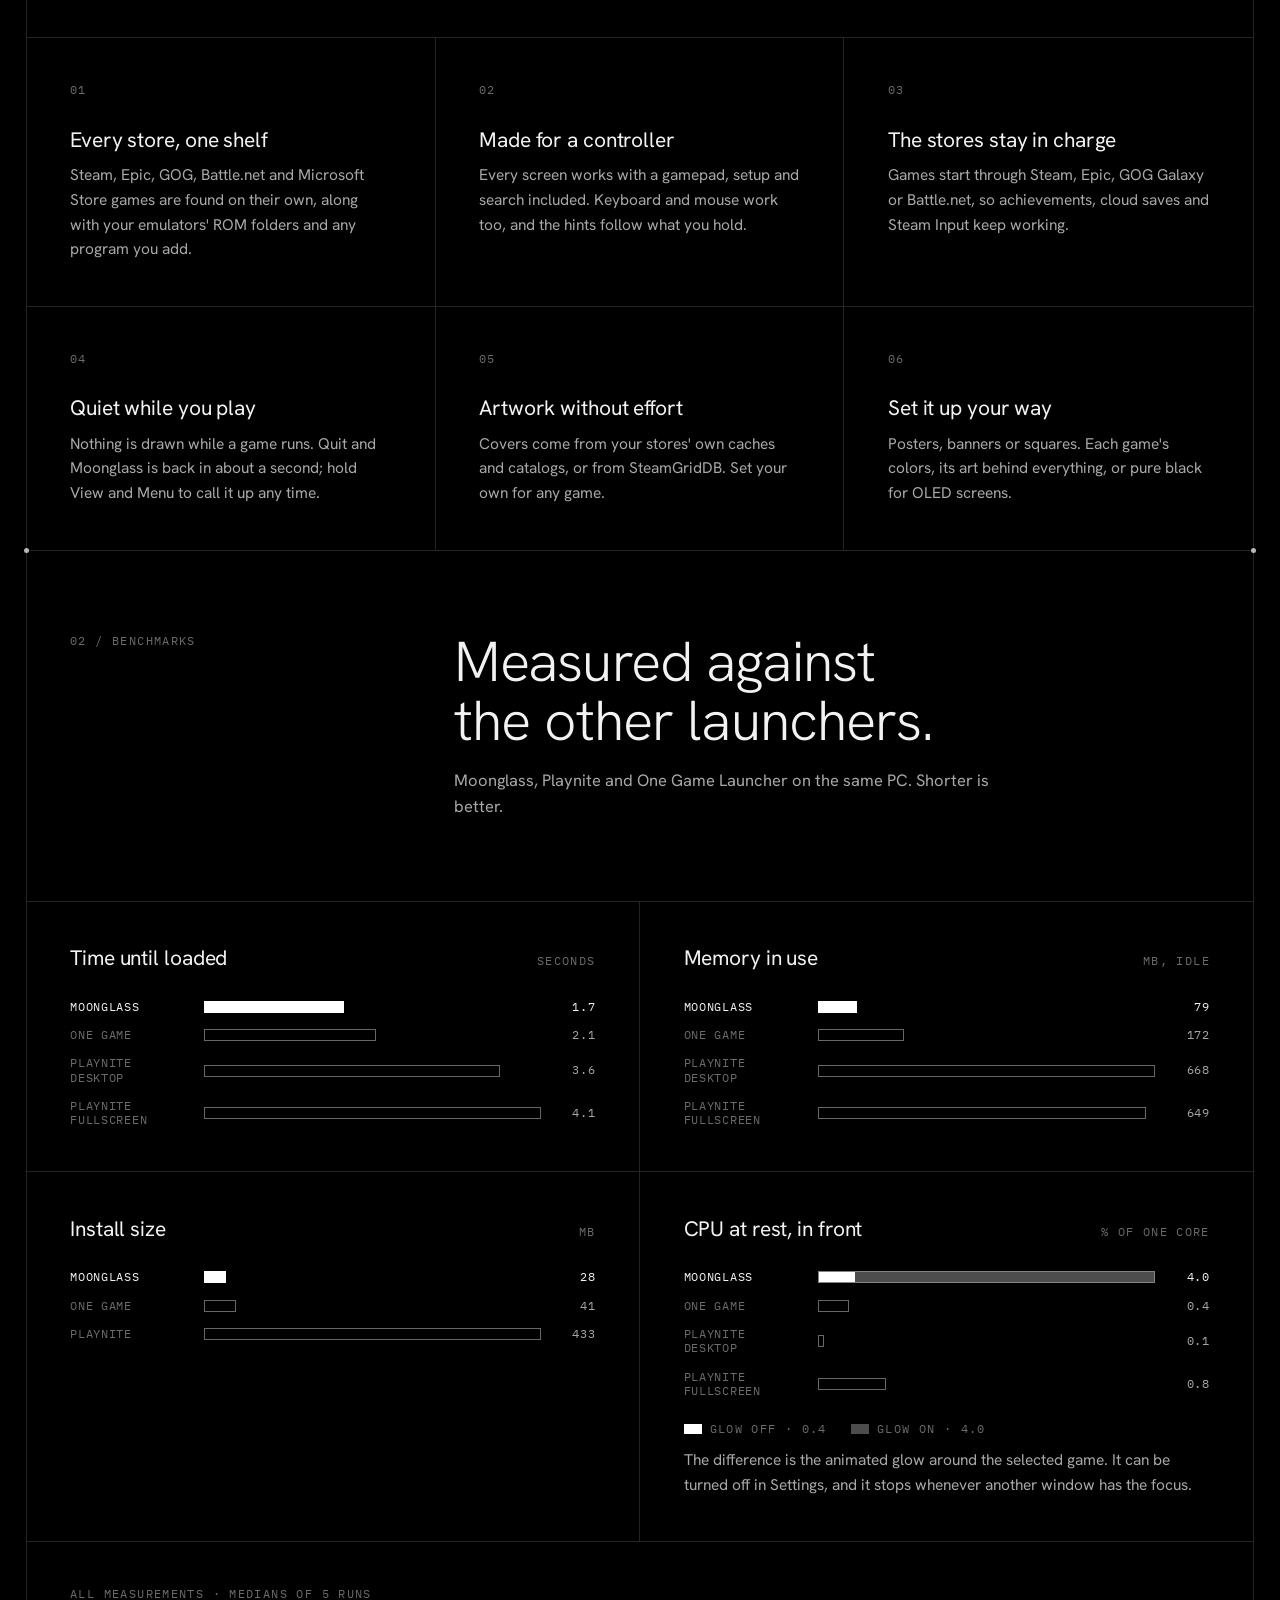
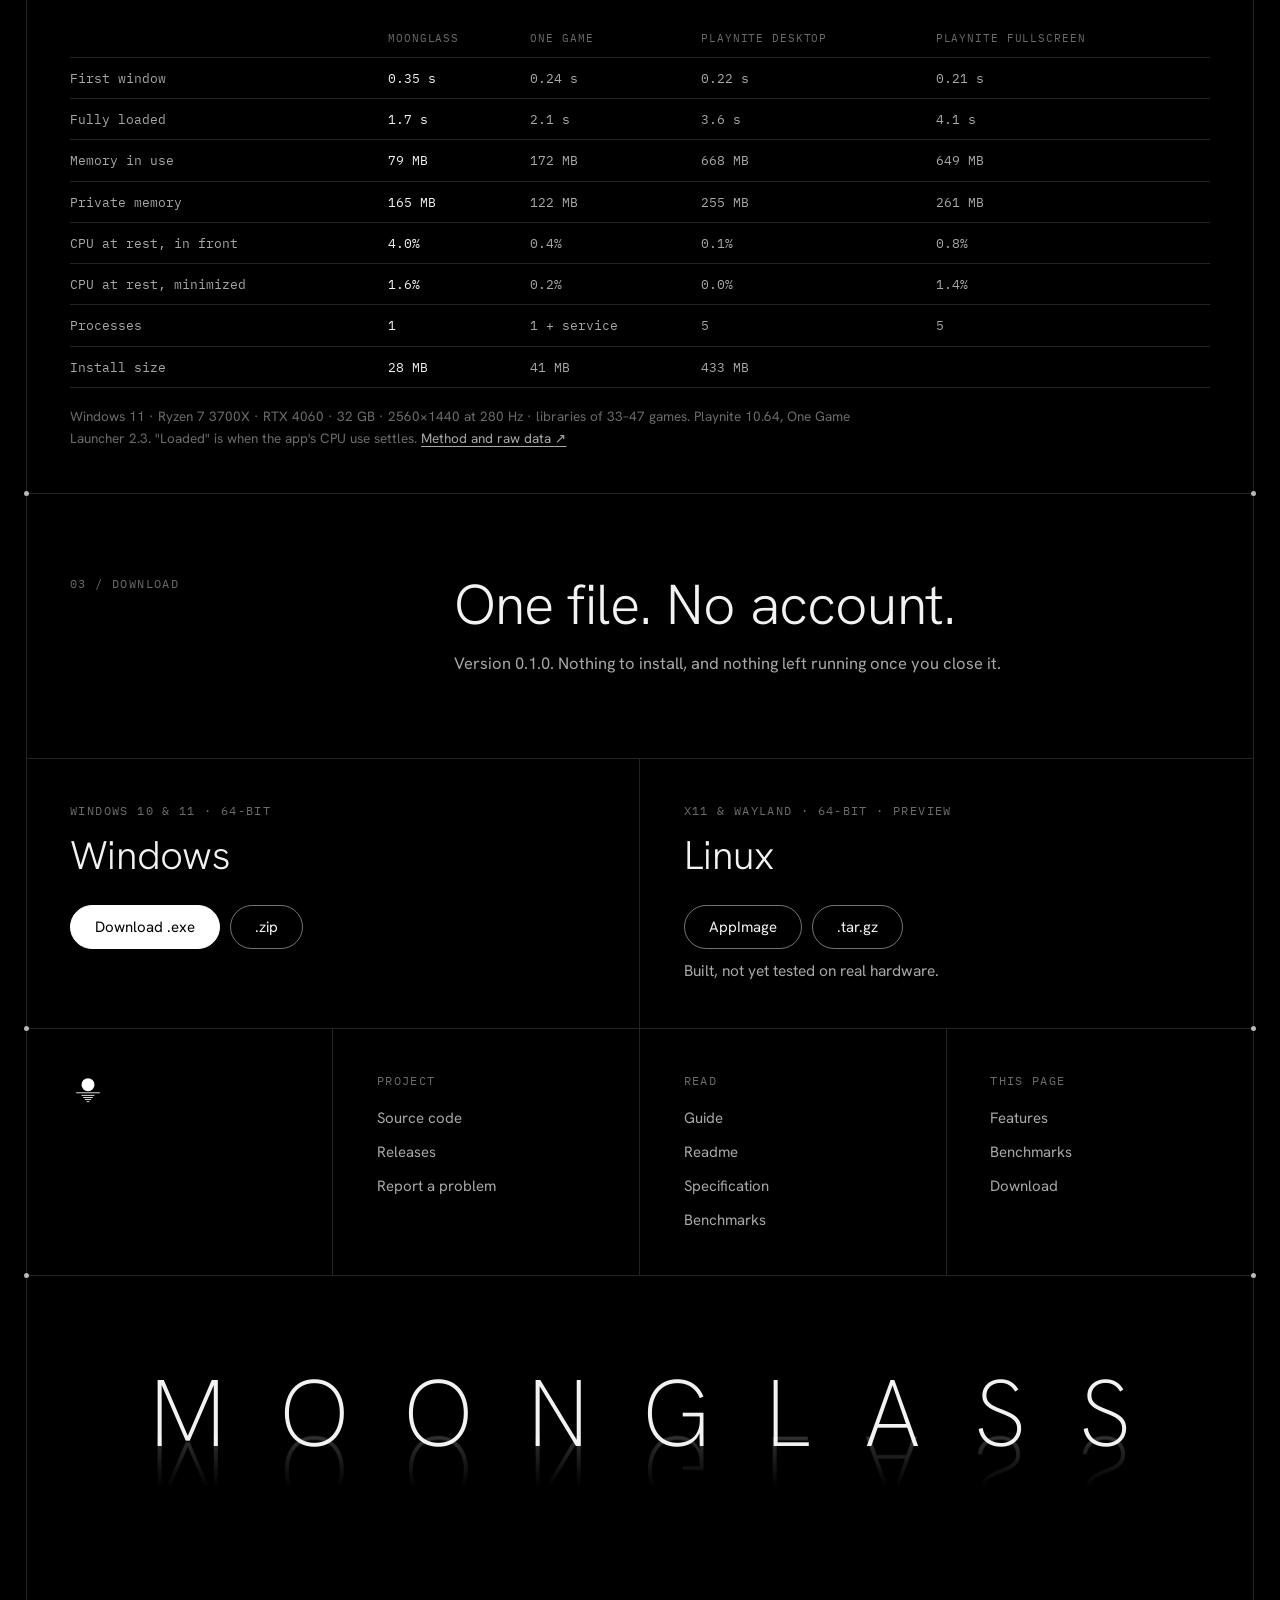
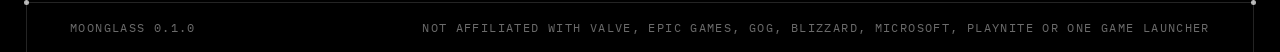
==== commit 91b10fae: "Battle.net and Microsoft Store games Two Windows-only sources, the sixth and seventh:  - Battle.net:" ====
--- a/site/index.html
+++ b/site/index.html
@@ -4,7 +4,7 @@
   <meta charset="utf-8">
   <meta name="viewport" content="width=device-width, initial-scale=1">
   <title>Moonglass · A game launcher for the couch</title>
-  <meta name="description" content="Moonglass puts your Steam, Epic, GOG and emulated games on one full-screen shelf you browse with a controller. For Windows and Linux.">
+  <meta name="description" content="Moonglass puts your Steam, Epic, GOG, Battle.net, Microsoft Store and emulated games on one full-screen shelf you browse with a controller. For Windows and Linux.">
   <meta name="theme-color" content="#000000">
   <link rel="icon" href="logo.svg" type="image/svg+xml">
   <link rel="preconnect" href="https://fonts.googleapis.com">
@@ -38,14 +38,14 @@
       </div>
     </div>
 
-    <p class="corner bl label">Steam · Epic · GOG · Emulators</p>
+    <p class="corner bl label">Steam · Epic · GOG · Battle.net · MS Store · Emulators</p>
     <p class="corner br label">v0.1.0 · Windows 10 &amp; 11</p>
     <a class="corner bc label" href="#about" aria-label="Scroll to read more">↓</a>
   </section>
 
   <section id="about" class="rule intro-text">
     <p class="label">00 / Moonglass</p>
-    <p class="statement">One full-screen shelf for your Steam, Epic, GOG and emulated games, made to be browsed from the couch with a controller. It starts in under a second, and while you play, it does nothing at all.</p>
+    <p class="statement">One full-screen shelf for your Steam, Epic, GOG, Battle.net, Microsoft Store and emulated games, made to be browsed from the couch with a controller. It starts in under a second, and while you play, it does nothing at all.</p>
   </section>
 
   <section id="features" class="rule">
@@ -57,7 +57,7 @@
       <article class="cell">
         <p class="label">01</p>
         <h3>Every store, one shelf</h3>
-        <p>Steam, Epic and GOG games are found on their own, along with your emulators' ROM folders and any program you add.</p>
+        <p>Steam, Epic, GOG, Battle.net and Microsoft Store games are found on their own, along with your emulators' ROM folders and any program you add.</p>
       </article>
       <article class="cell">
         <p class="label">02</p>
@@ -67,7 +67,7 @@
       <article class="cell">
         <p class="label">03</p>
         <h3>The stores stay in charge</h3>
-        <p>Games start through Steam, Epic or GOG Galaxy, so achievements, cloud saves and Steam Input keep working.</p>
+        <p>Games start through Steam, Epic, GOG Galaxy or Battle.net, so achievements, cloud saves and Steam Input keep working.</p>
       </article>
       <article class="cell">
         <p class="label">04</p>
@@ -213,7 +213,7 @@
     <p class="giant rule" aria-hidden="true">Moonglass</p>
     <div class="legal rule label">
       <span>Moonglass 0.1.0</span>
-      <span>Not affiliated with Valve, Epic Games, GOG, Playnite or One Game Launcher</span>
+      <span>Not affiliated with Valve, Epic Games, GOG, Blizzard, Microsoft, Playnite or One Game Launcher</span>
     </div>
   </footer>
 
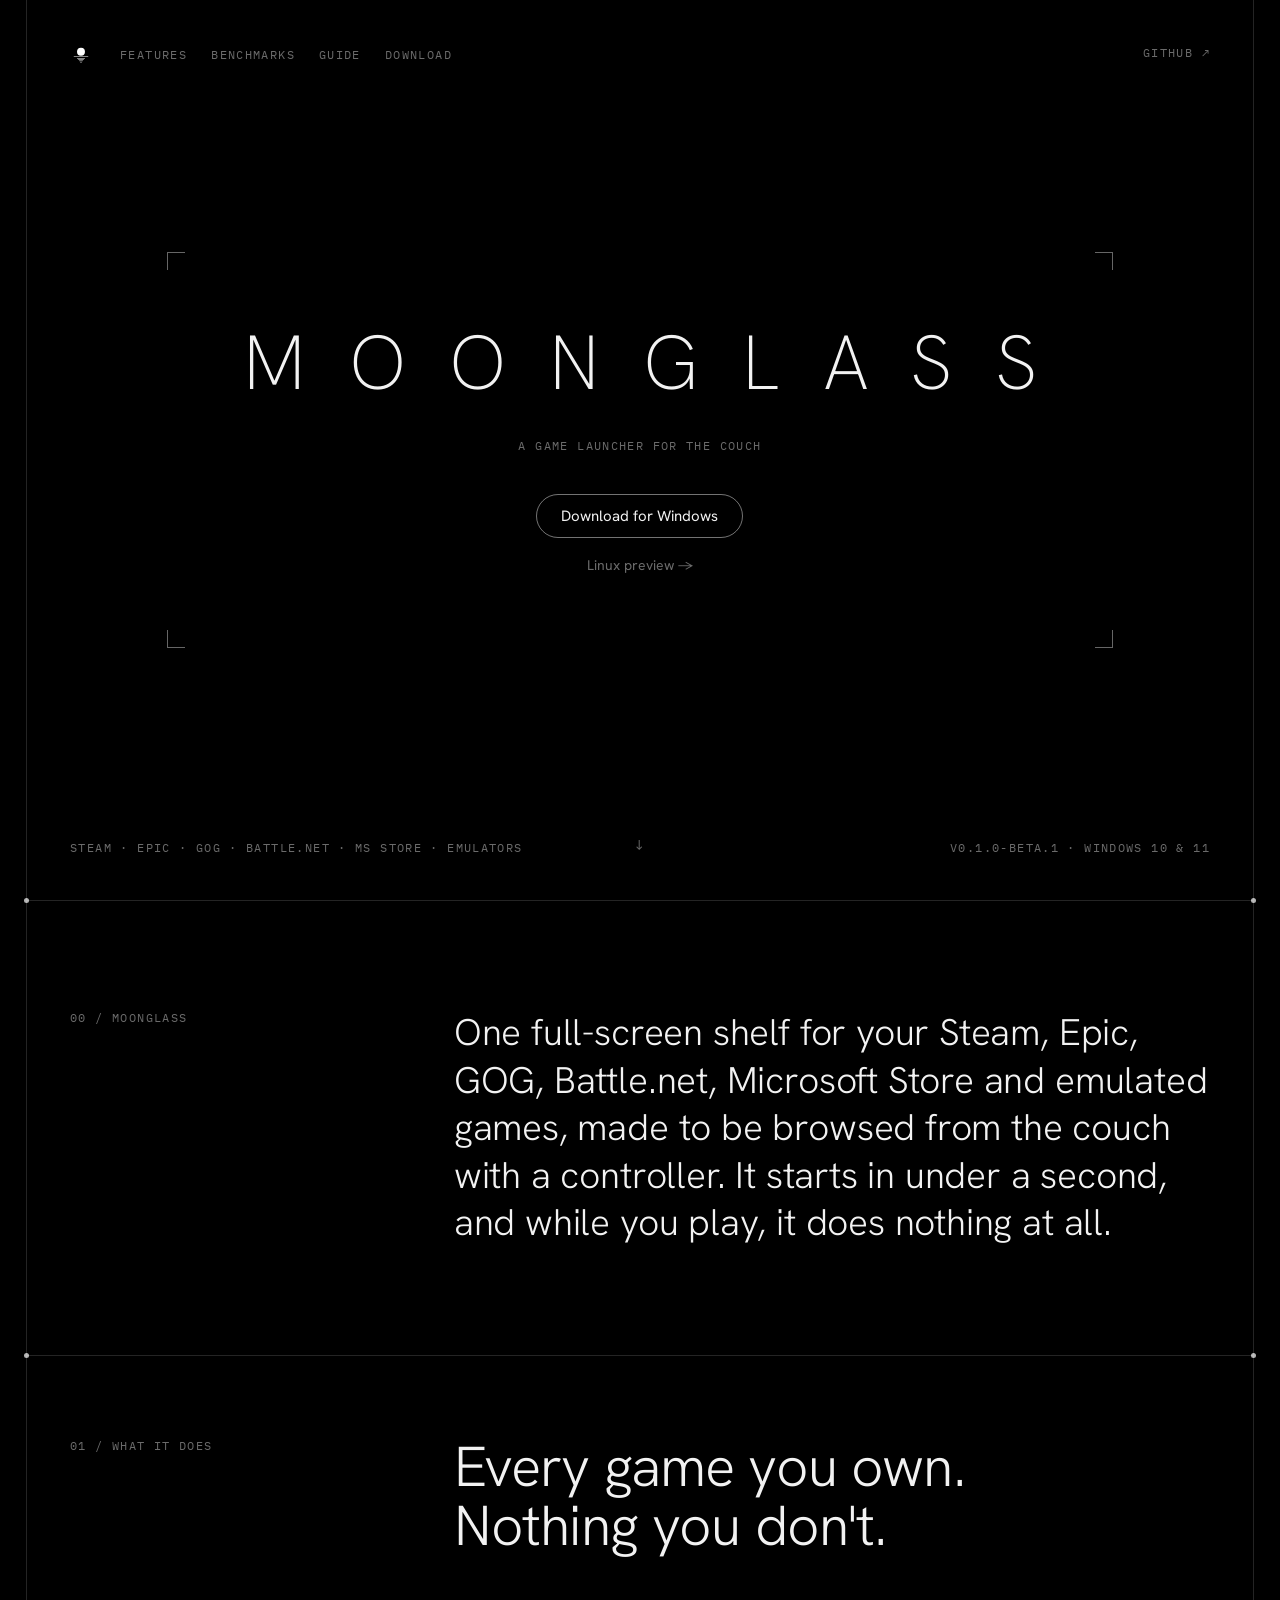
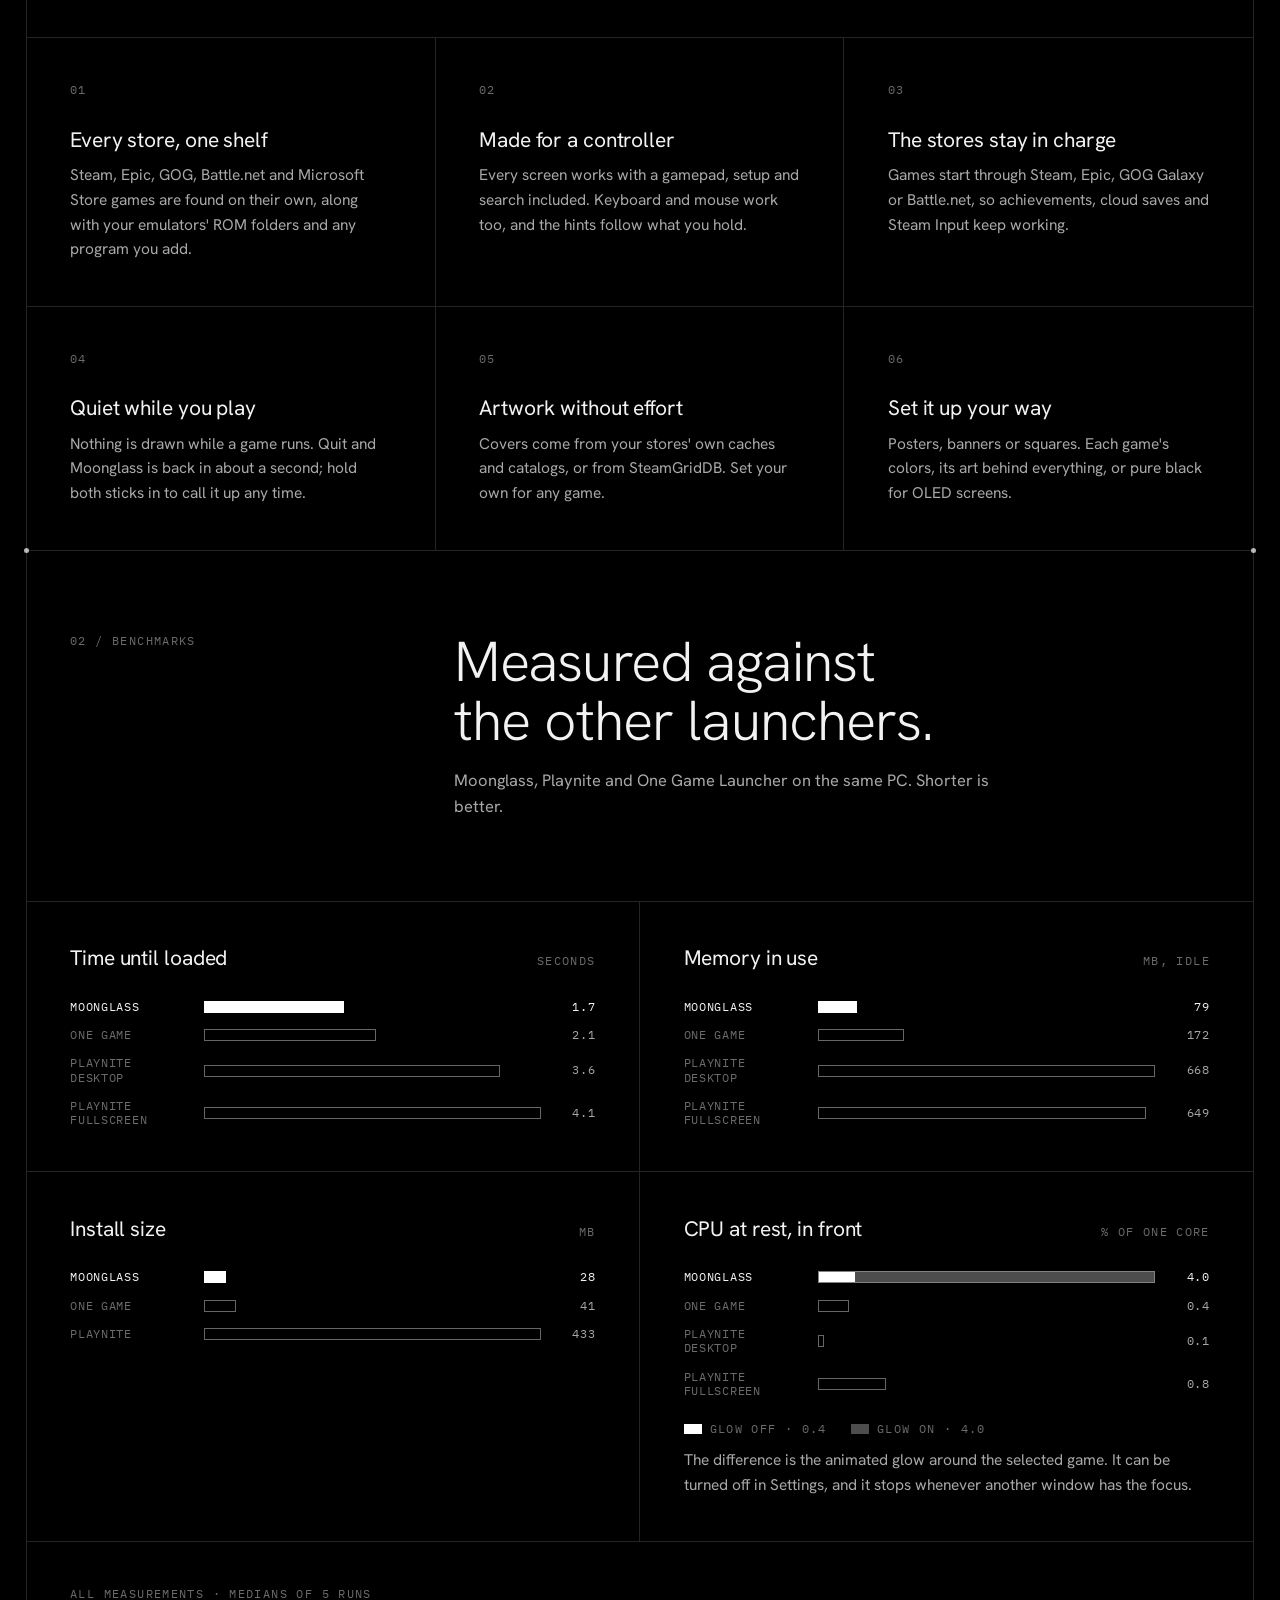
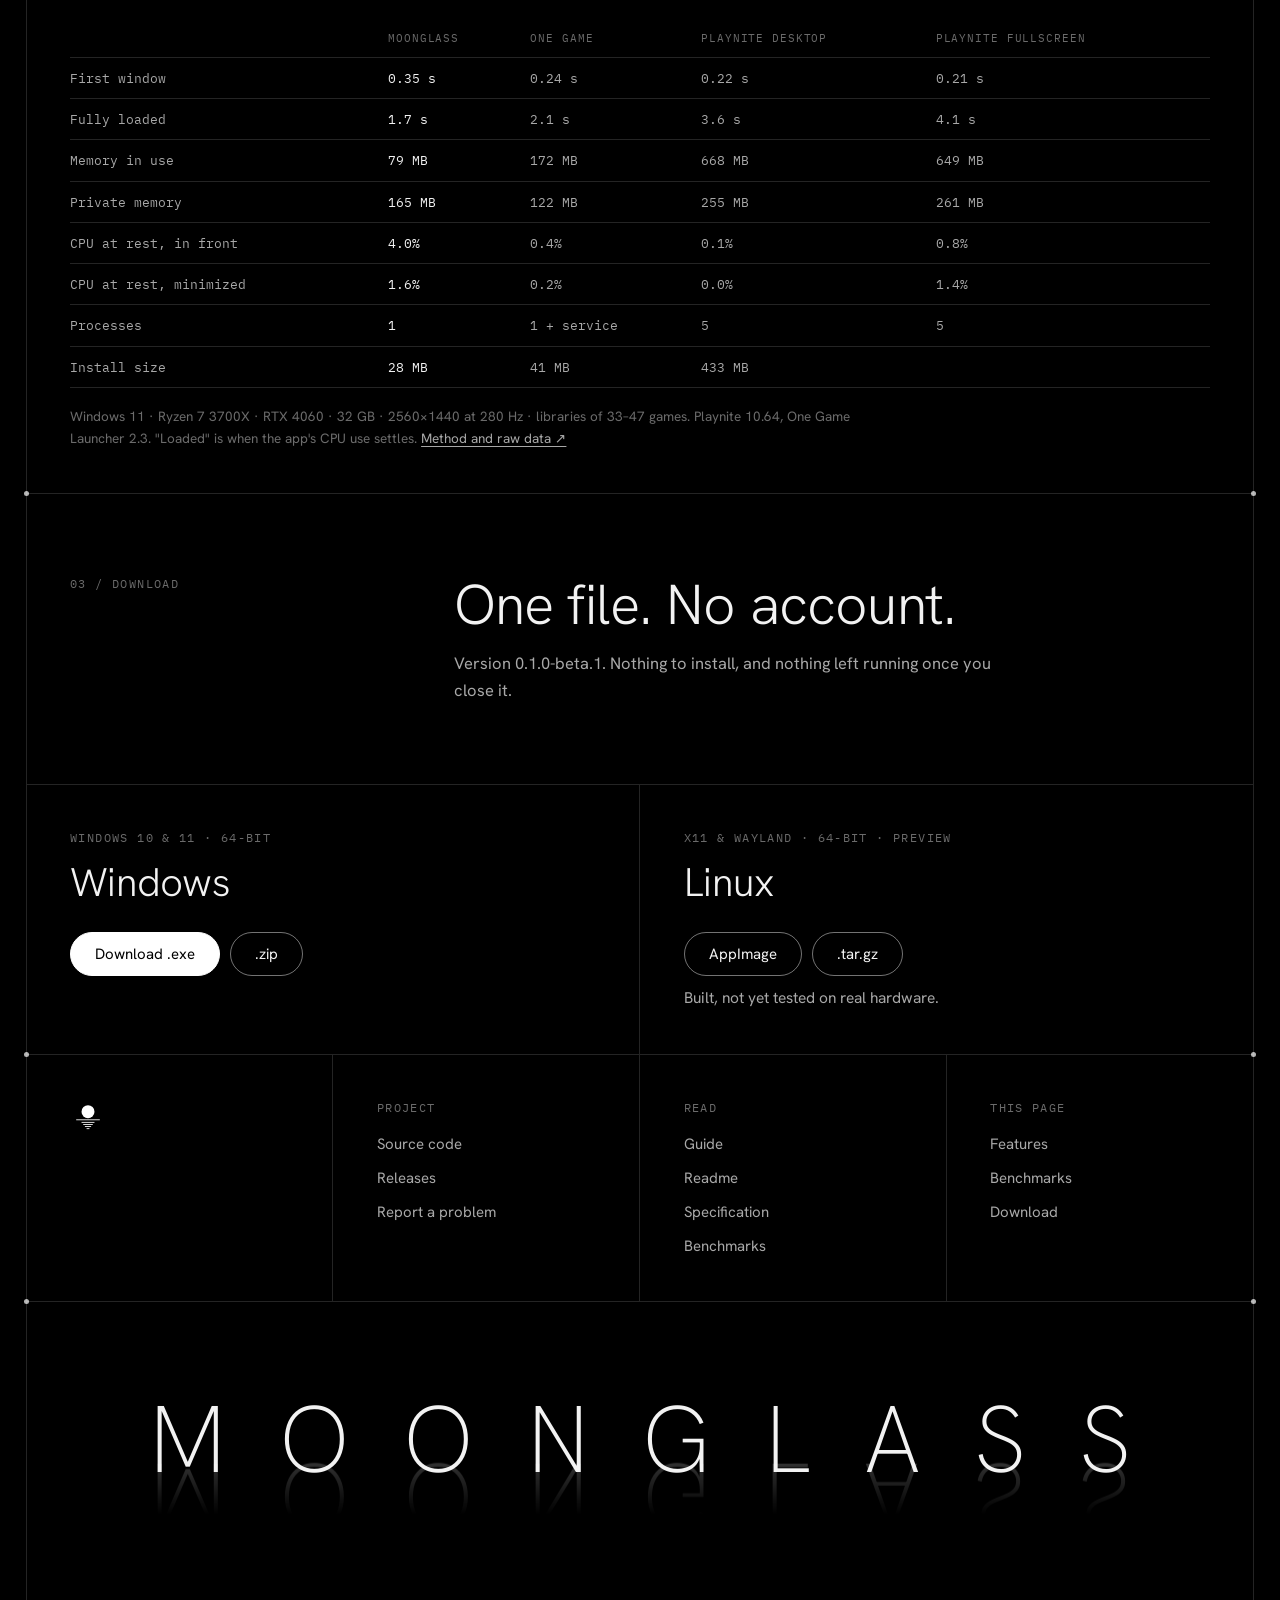
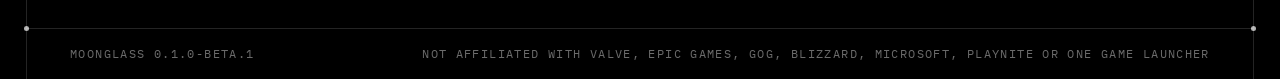
==== commit 8ff89efb: "README as a project front page; status moves to docs/STATUS.md The README now leads with what Moongl" ====
--- a/site/index.html
+++ b/site/index.html
@@ -39,7 +39,7 @@
     </div>
 
     <p class="corner bl label">Steam · Epic · GOG · Battle.net · MS Store · Emulators</p>
-    <p class="corner br label">v0.1.0 · Windows 10 &amp; 11</p>
+    <p class="corner br label">v0.1.0-beta.1 · Windows 10 &amp; 11</p>
     <a class="corner bc label" href="#about" aria-label="Scroll to read more">↓</a>
   </section>
 
@@ -72,7 +72,7 @@
       <article class="cell">
         <p class="label">04</p>
         <h3>Quiet while you play</h3>
-        <p>Nothing is drawn while a game runs. Quit and Moonglass is back in about a second; hold View and Menu to call it up any time.</p>
+        <p>Nothing is drawn while a game runs. Quit and Moonglass is back in about a second; hold both sticks in to call it up any time.</p>
       </article>
       <article class="cell">
         <p class="label">05</p>
@@ -162,23 +162,23 @@
     <div class="head">
       <p class="label">03 / Download</p>
       <h2>One file. No account.</h2>
-      <p class="head-text">Version 0.1.0. Nothing to install, and nothing left running once you close it.</p>
+      <p class="head-text">Version 0.1.0-beta.1. Nothing to install, and nothing left running once you close it.</p>
     </div>
     <div class="cells two">
       <div class="cell dl">
         <p class="label">Windows 10 &amp; 11 · 64-bit</p>
         <h3>Windows</h3>
         <div class="dl-links">
-          <a class="pill solid" href="https://github.com/hxpe-dev/moonglass-launcher/releases/latest">Download .exe</a>
-          <a class="pill" href="https://github.com/hxpe-dev/moonglass-launcher/releases/latest">.zip</a>
+          <a class="pill solid" href="https://github.com/hxpe-dev/moonglass-launcher/releases">Download .exe</a>
+          <a class="pill" href="https://github.com/hxpe-dev/moonglass-launcher/releases">.zip</a>
         </div>
       </div>
       <div class="cell dl">
         <p class="label">X11 &amp; Wayland · 64-bit · Preview</p>
         <h3>Linux</h3>
         <div class="dl-links">
-          <a class="pill" href="https://github.com/hxpe-dev/moonglass-launcher/releases/latest">AppImage</a>
-          <a class="pill" href="https://github.com/hxpe-dev/moonglass-launcher/releases/latest">.tar.gz</a>
+          <a class="pill" href="https://github.com/hxpe-dev/moonglass-launcher/releases">AppImage</a>
+          <a class="pill" href="https://github.com/hxpe-dev/moonglass-launcher/releases">.tar.gz</a>
         </div>
         <p class="fine">Built, not yet tested on real hardware.</p>
       </div>
@@ -200,7 +200,7 @@
         <p class="label">Read</p>
         <a href="docs.html">Guide</a>
         <a href="https://github.com/hxpe-dev/moonglass-launcher#readme">Readme</a>
-        <a href="https://github.com/hxpe-dev/moonglass-launcher/blob/main/SPEC.md">Specification</a>
+        <a href="https://github.com/hxpe-dev/moonglass-launcher/blob/main/docs/SPEC.md">Specification</a>
         <a href="https://github.com/hxpe-dev/moonglass-launcher/blob/main/BENCH.md">Benchmarks</a>
       </nav>
       <nav class="cell" aria-label="This page">
@@ -212,7 +212,7 @@
     </div>
     <p class="giant rule" aria-hidden="true">Moonglass</p>
     <div class="legal rule label">
-      <span>Moonglass 0.1.0</span>
+      <span>Moonglass 0.1.0-beta.1</span>
       <span>Not affiliated with Valve, Epic Games, GOG, Blizzard, Microsoft, Playnite or One Game Launcher</span>
     </div>
   </footer>
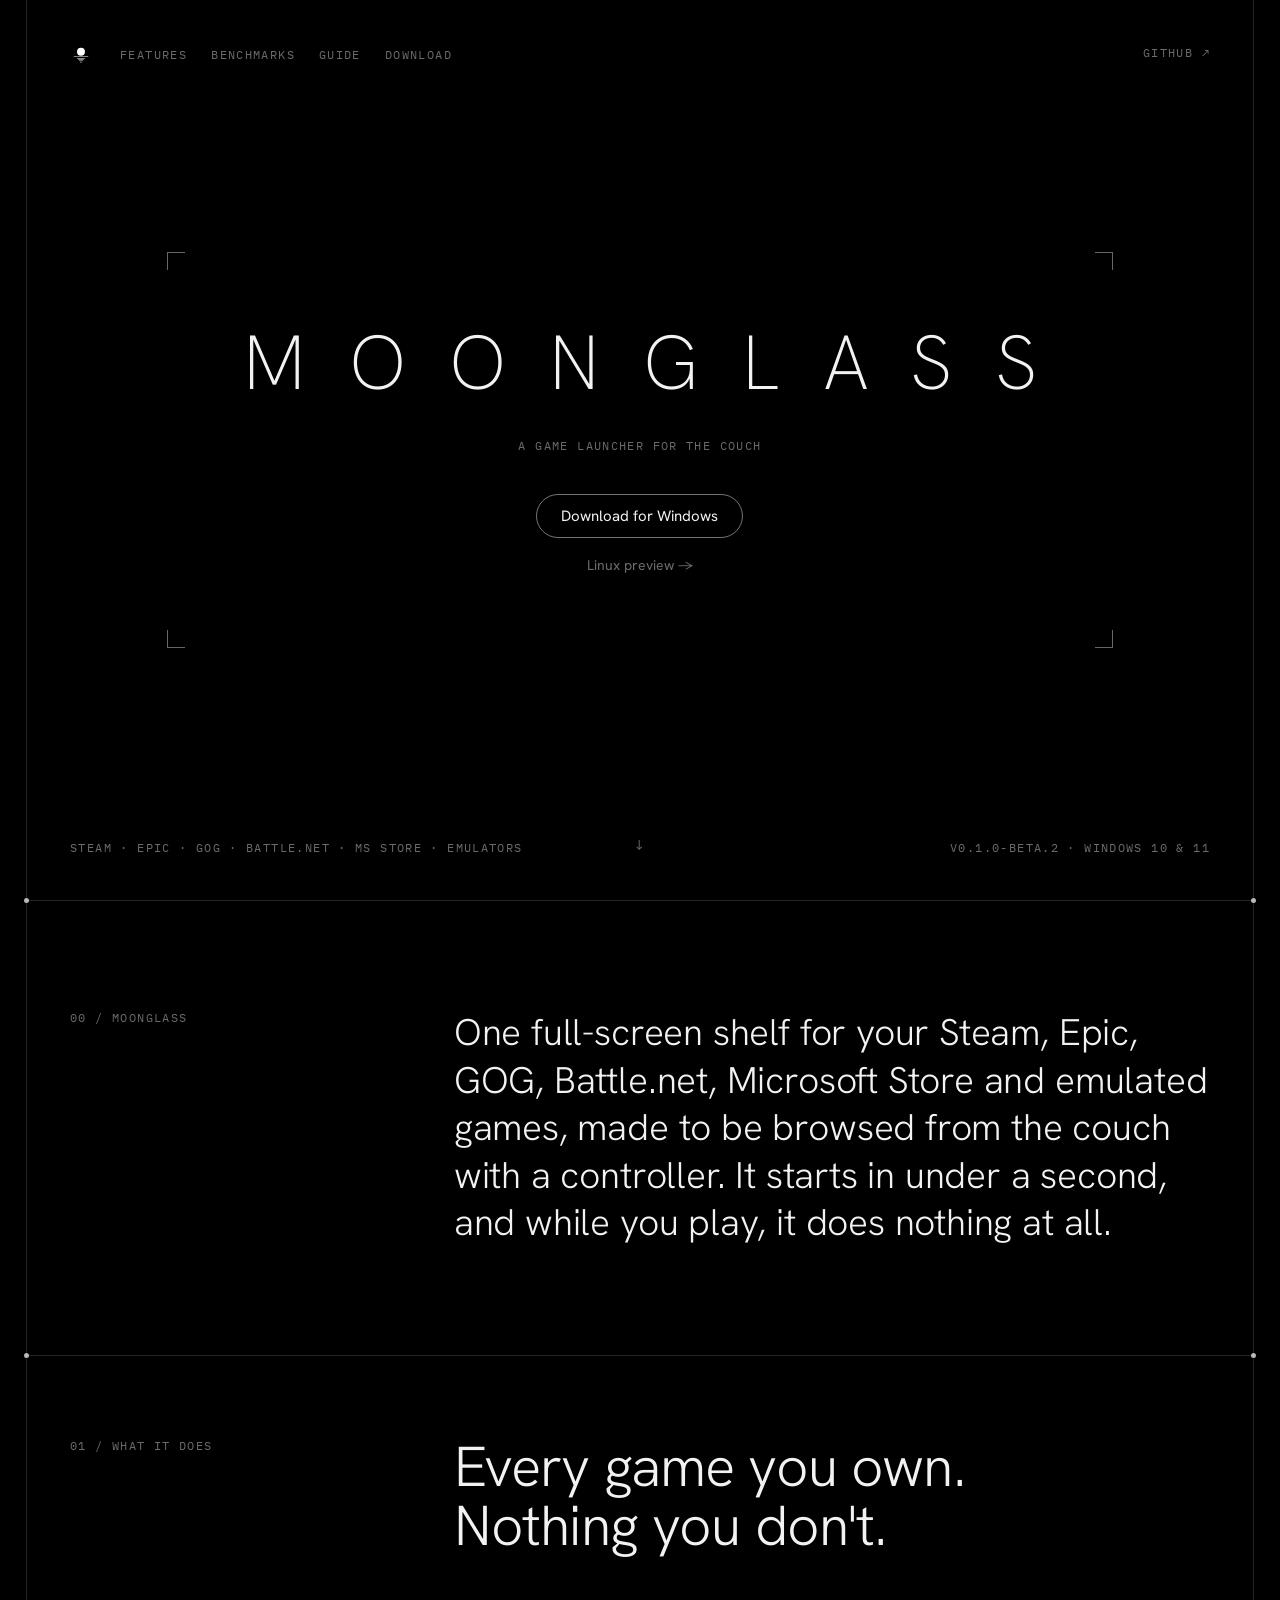
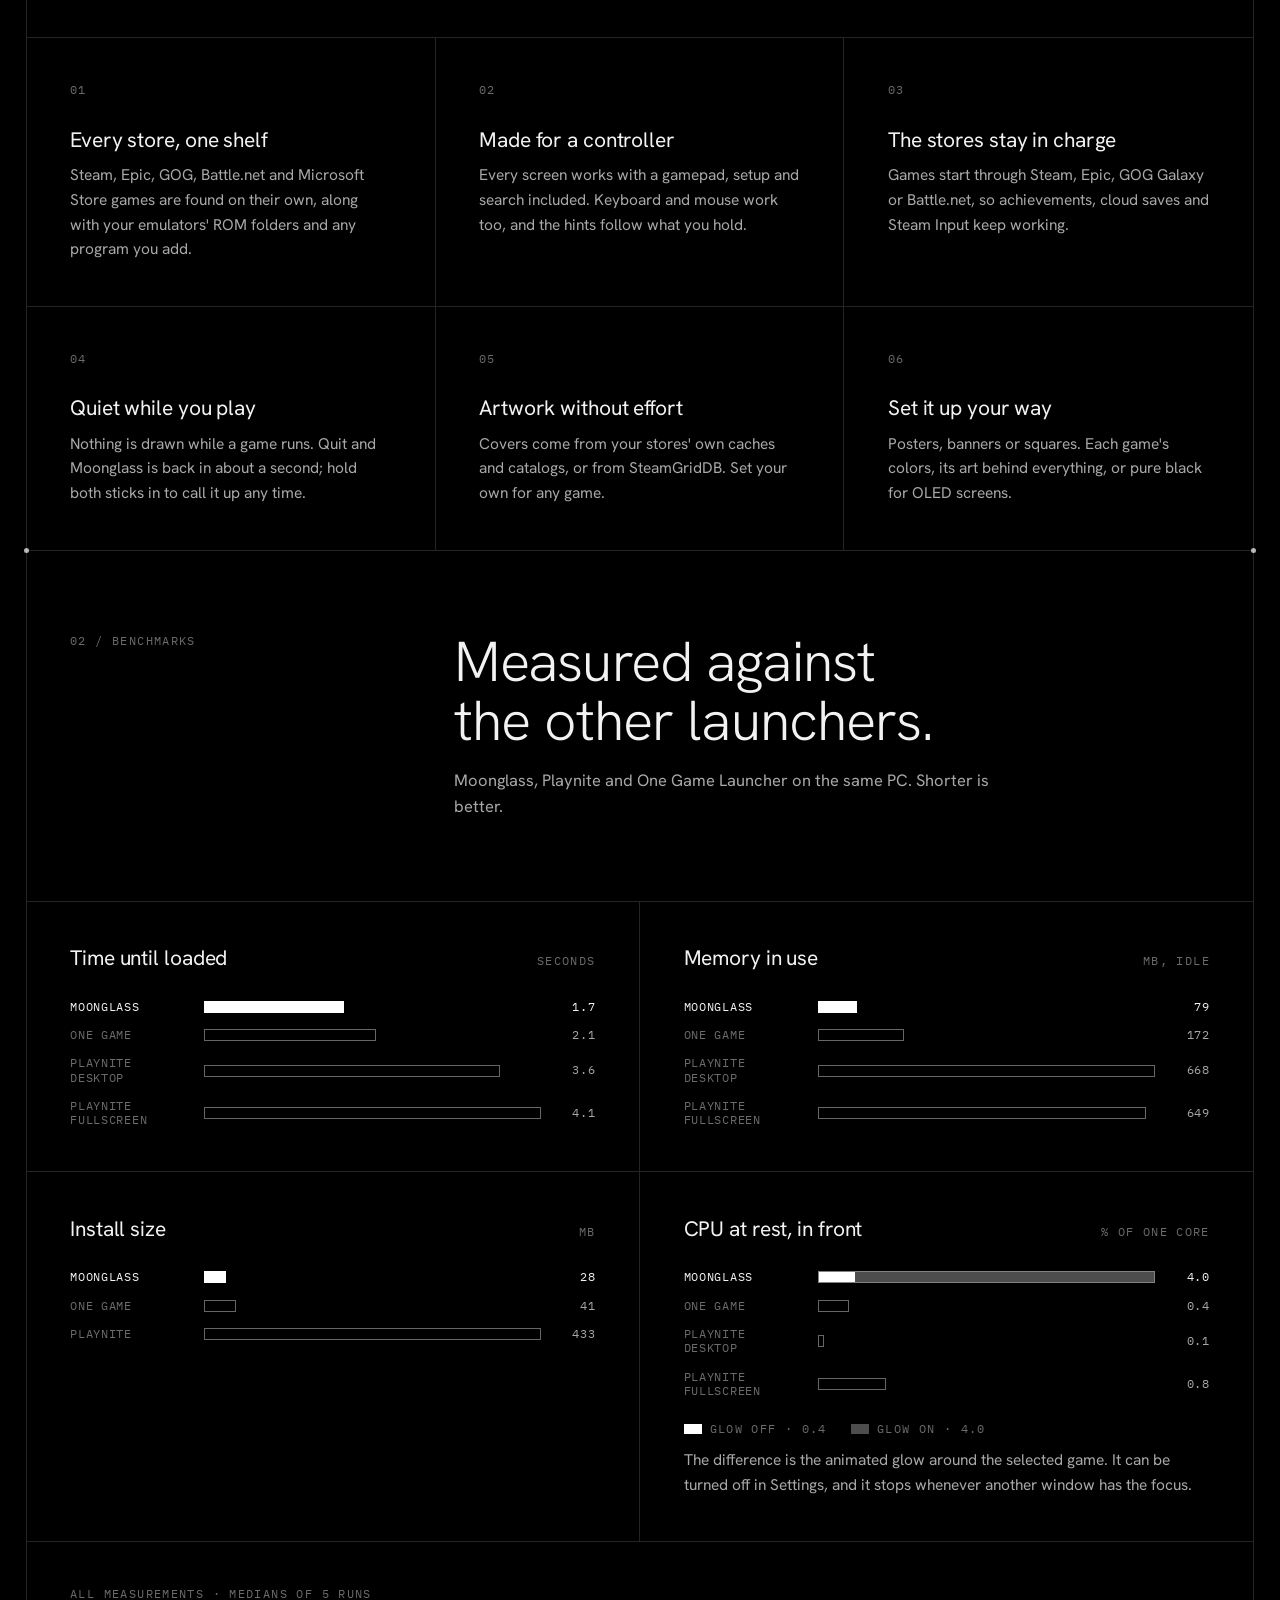
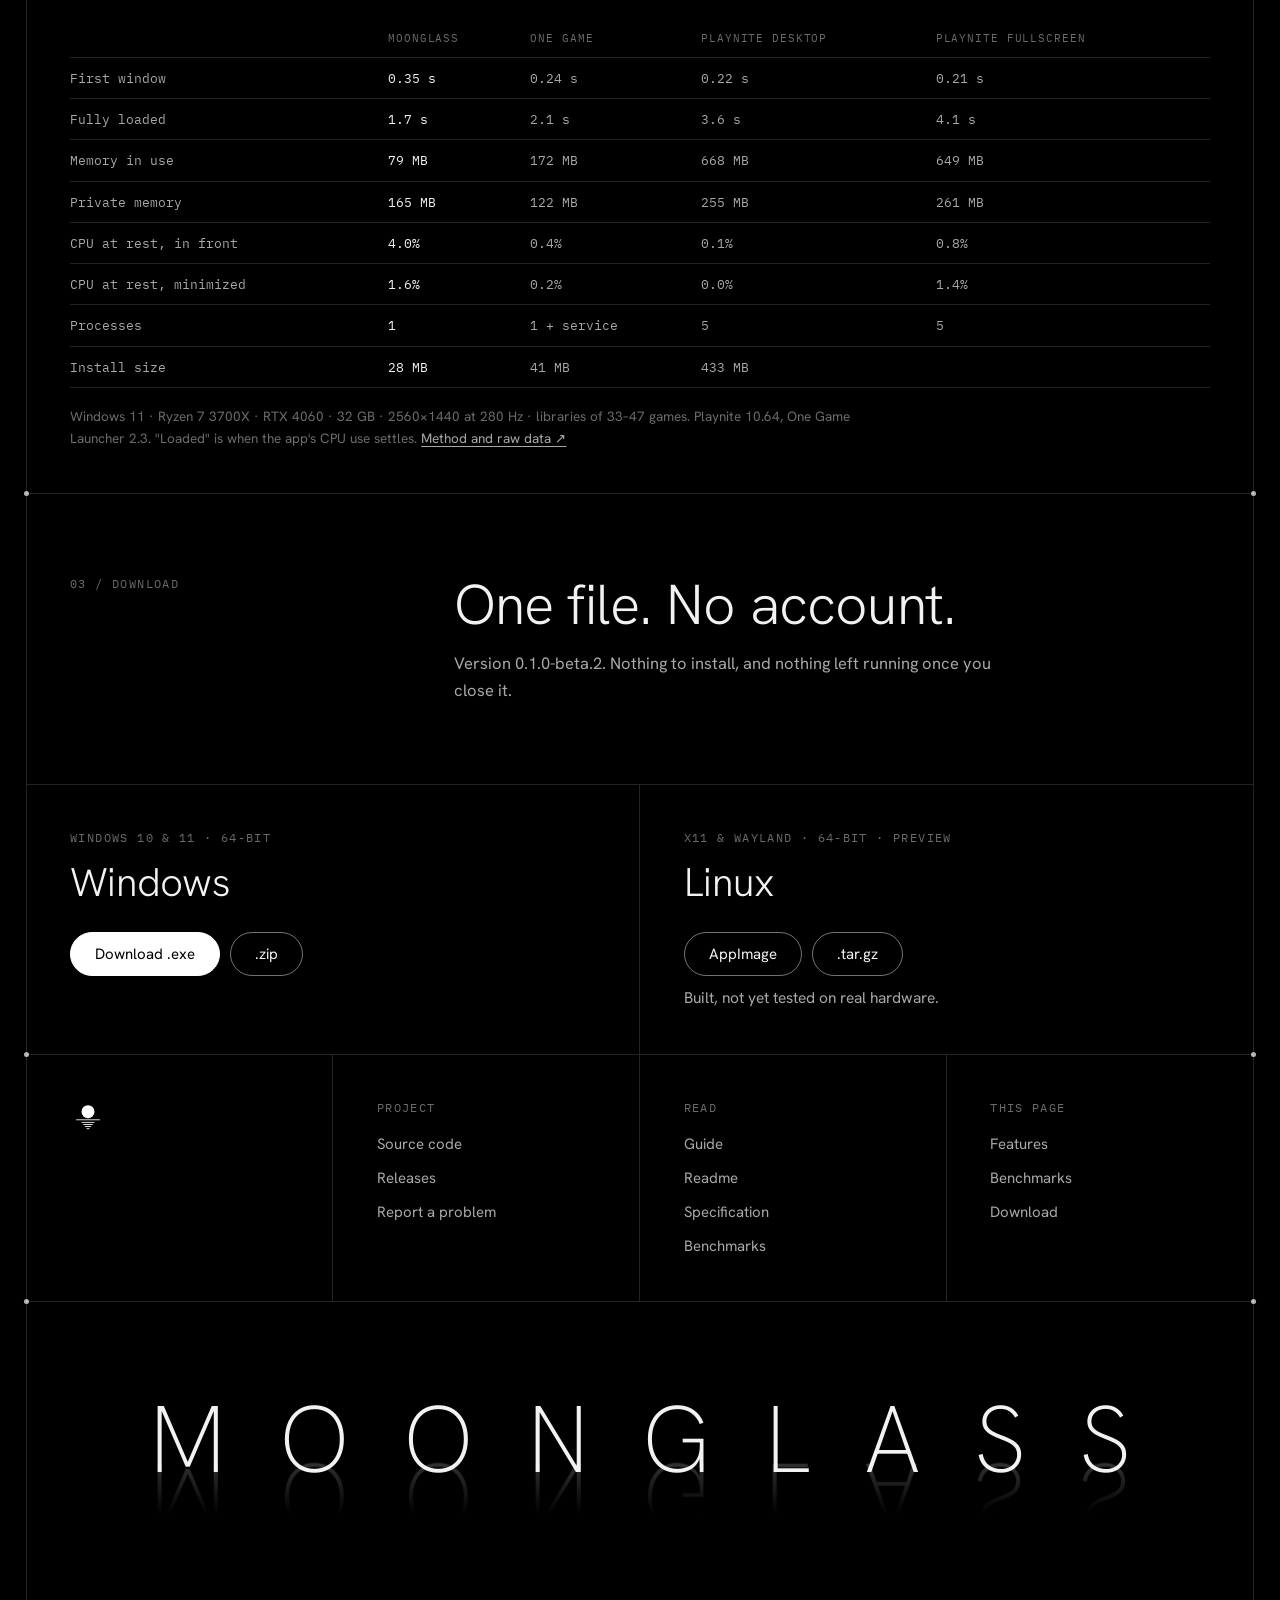
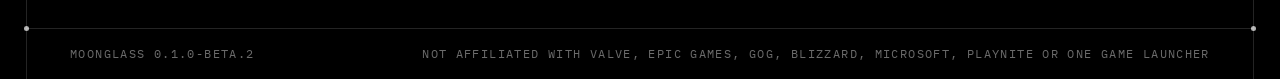
==== commit 29c47daf: "0.1.0-beta.2 The first build with the license and third-party notices in it.  Co-Authored-By: Claude" ====
--- a/site/index.html
+++ b/site/index.html
@@ -39,7 +39,7 @@
     </div>
 
     <p class="corner bl label">Steam · Epic · GOG · Battle.net · MS Store · Emulators</p>
-    <p class="corner br label">v0.1.0-beta.1 · Windows 10 &amp; 11</p>
+    <p class="corner br label">v0.1.0-beta.2 · Windows 10 &amp; 11</p>
     <a class="corner bc label" href="#about" aria-label="Scroll to read more">↓</a>
   </section>
 
@@ -162,7 +162,7 @@
     <div class="head">
       <p class="label">03 / Download</p>
       <h2>One file. No account.</h2>
-      <p class="head-text">Version 0.1.0-beta.1. Nothing to install, and nothing left running once you close it.</p>
+      <p class="head-text">Version 0.1.0-beta.2. Nothing to install, and nothing left running once you close it.</p>
     </div>
     <div class="cells two">
       <div class="cell dl">
@@ -212,7 +212,7 @@
     </div>
     <p class="giant rule" aria-hidden="true">Moonglass</p>
     <div class="legal rule label">
-      <span>Moonglass 0.1.0-beta.1</span>
+      <span>Moonglass 0.1.0-beta.2</span>
       <span>Not affiliated with Valve, Epic Games, GOG, Blizzard, Microsoft, Playnite or One Game Launcher</span>
     </div>
   </footer>
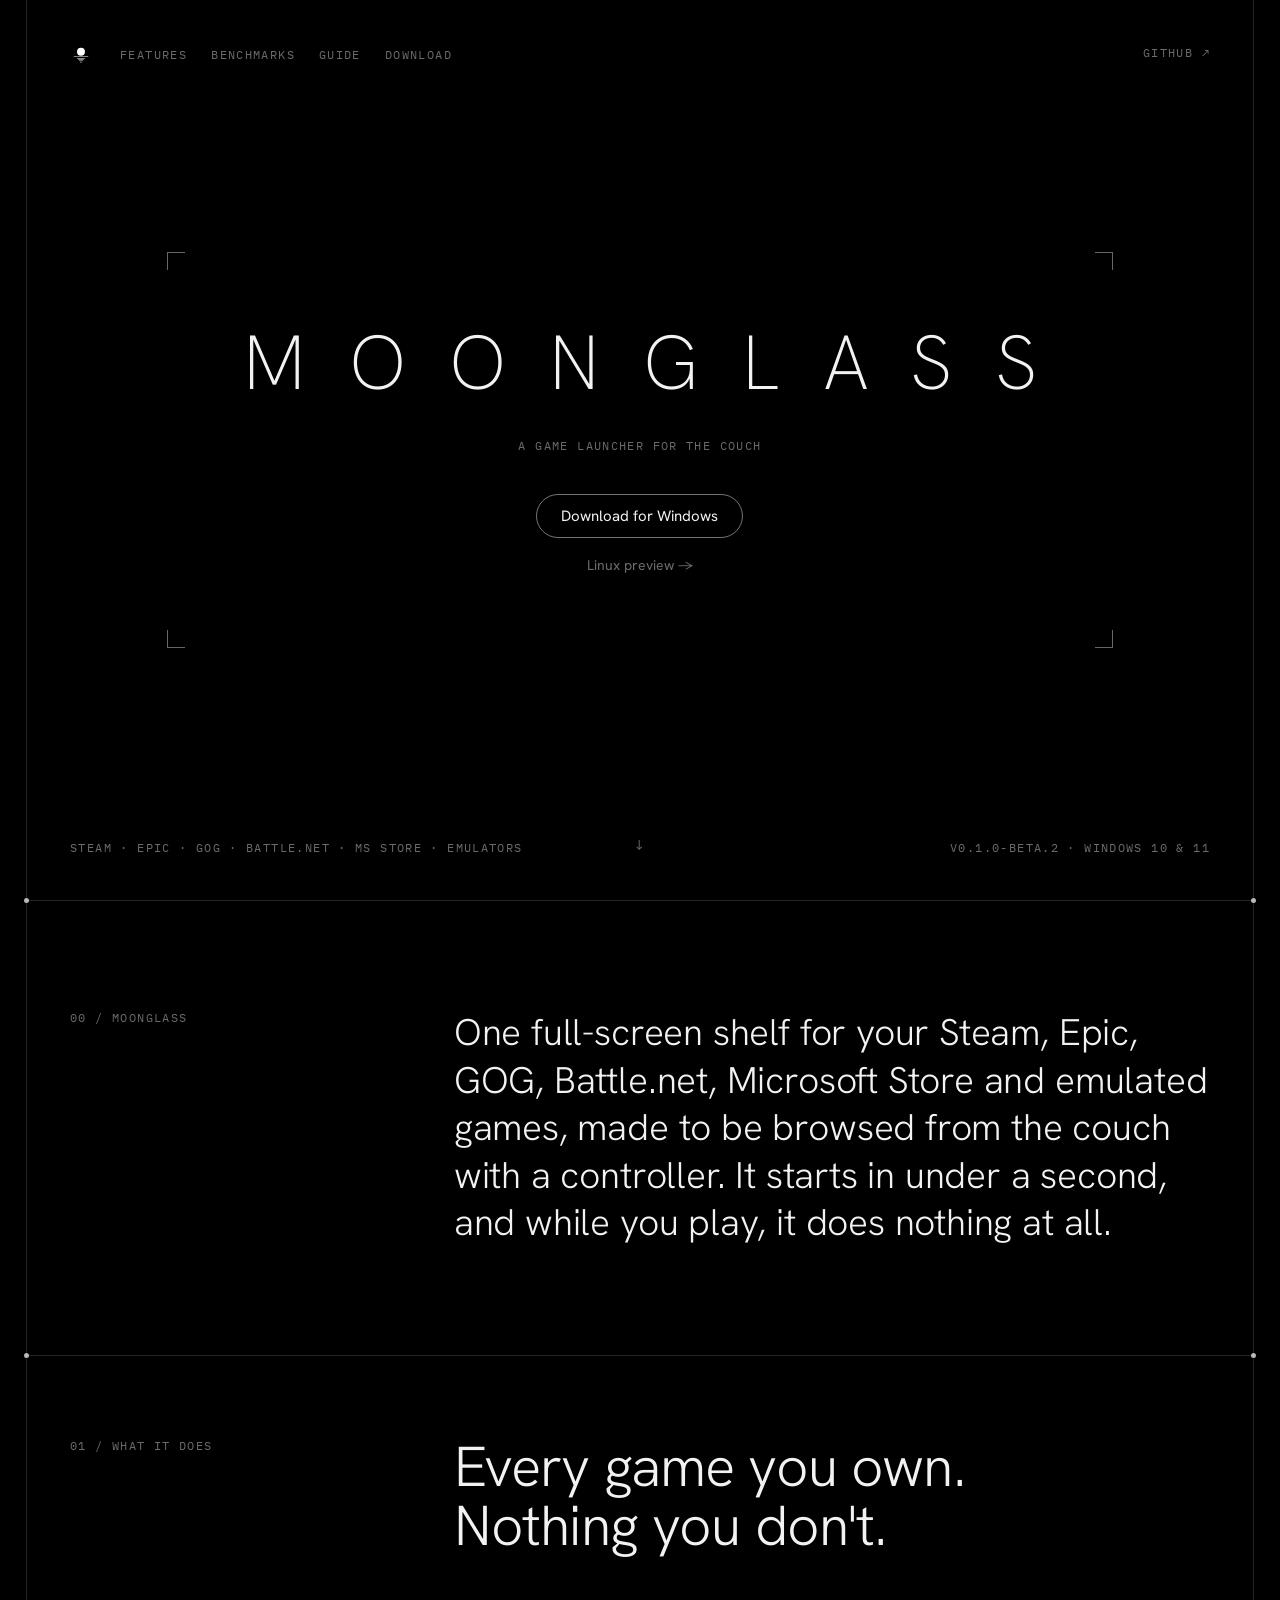
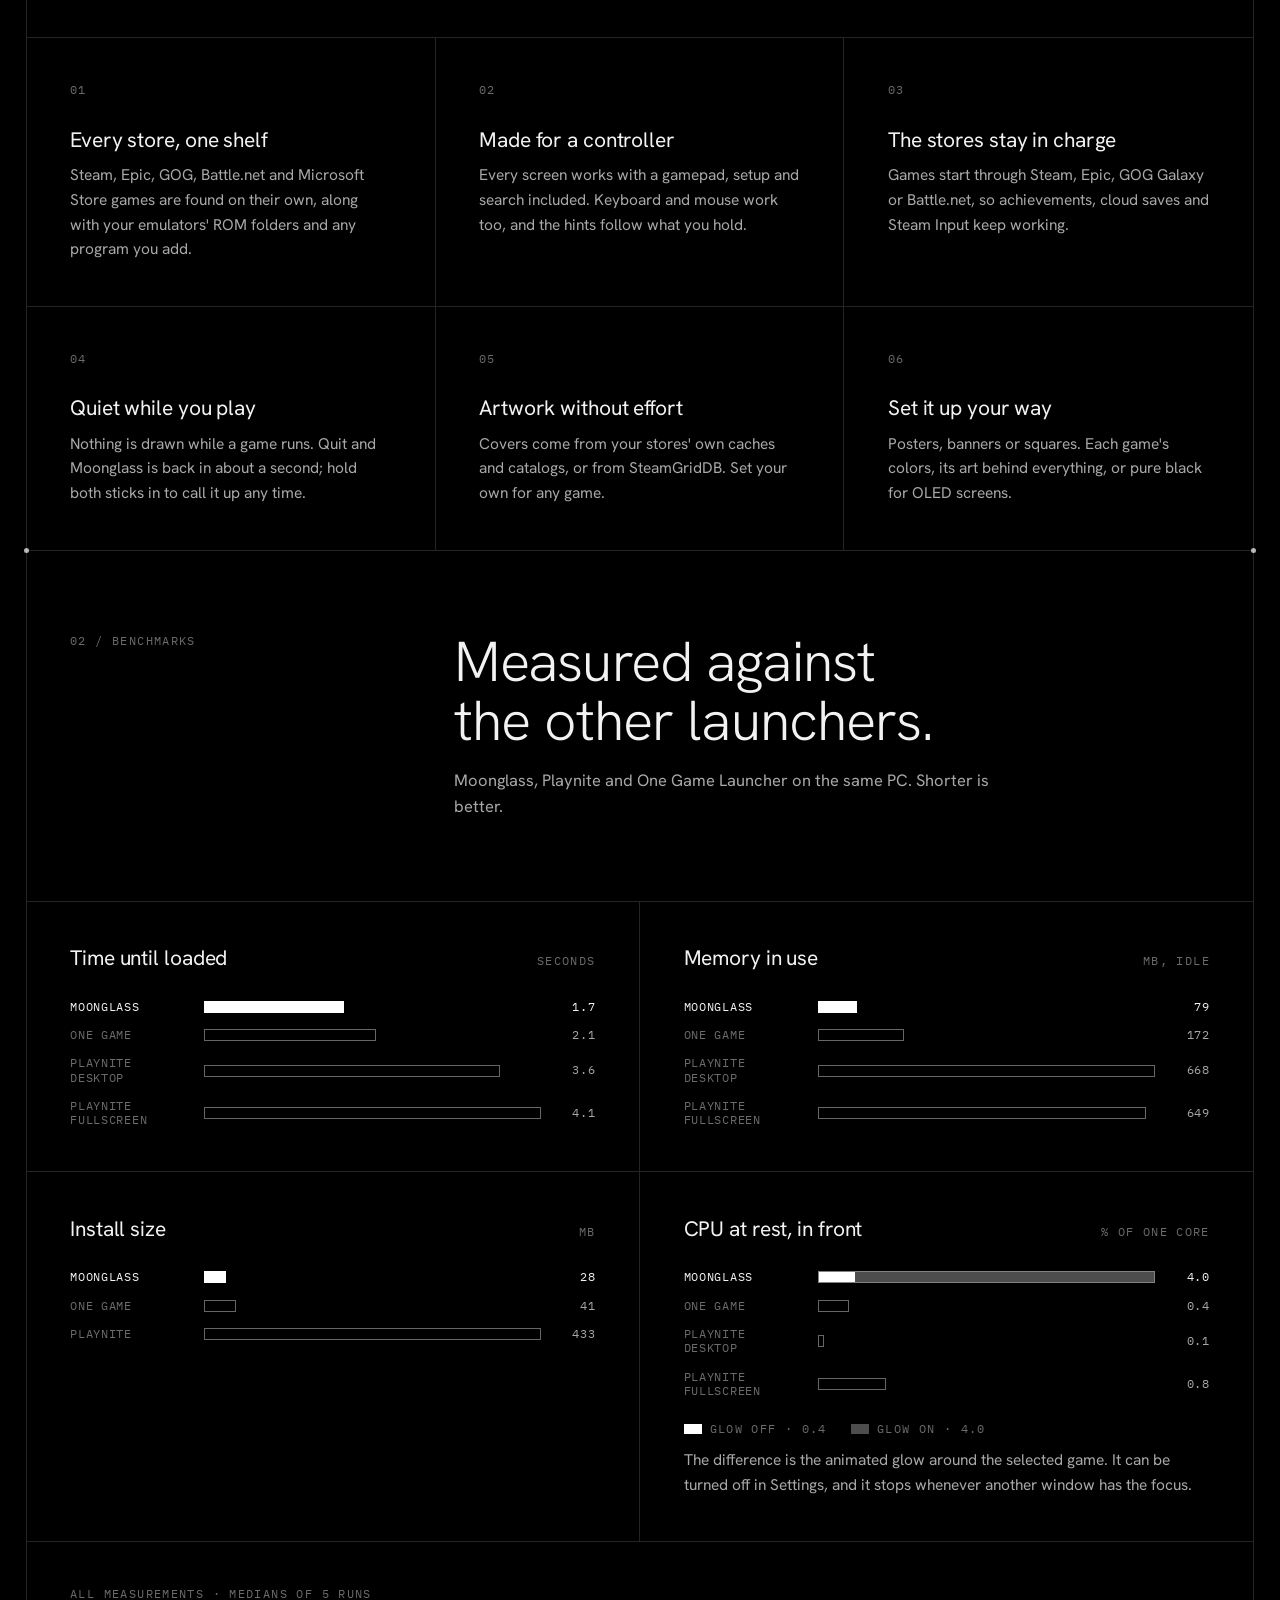
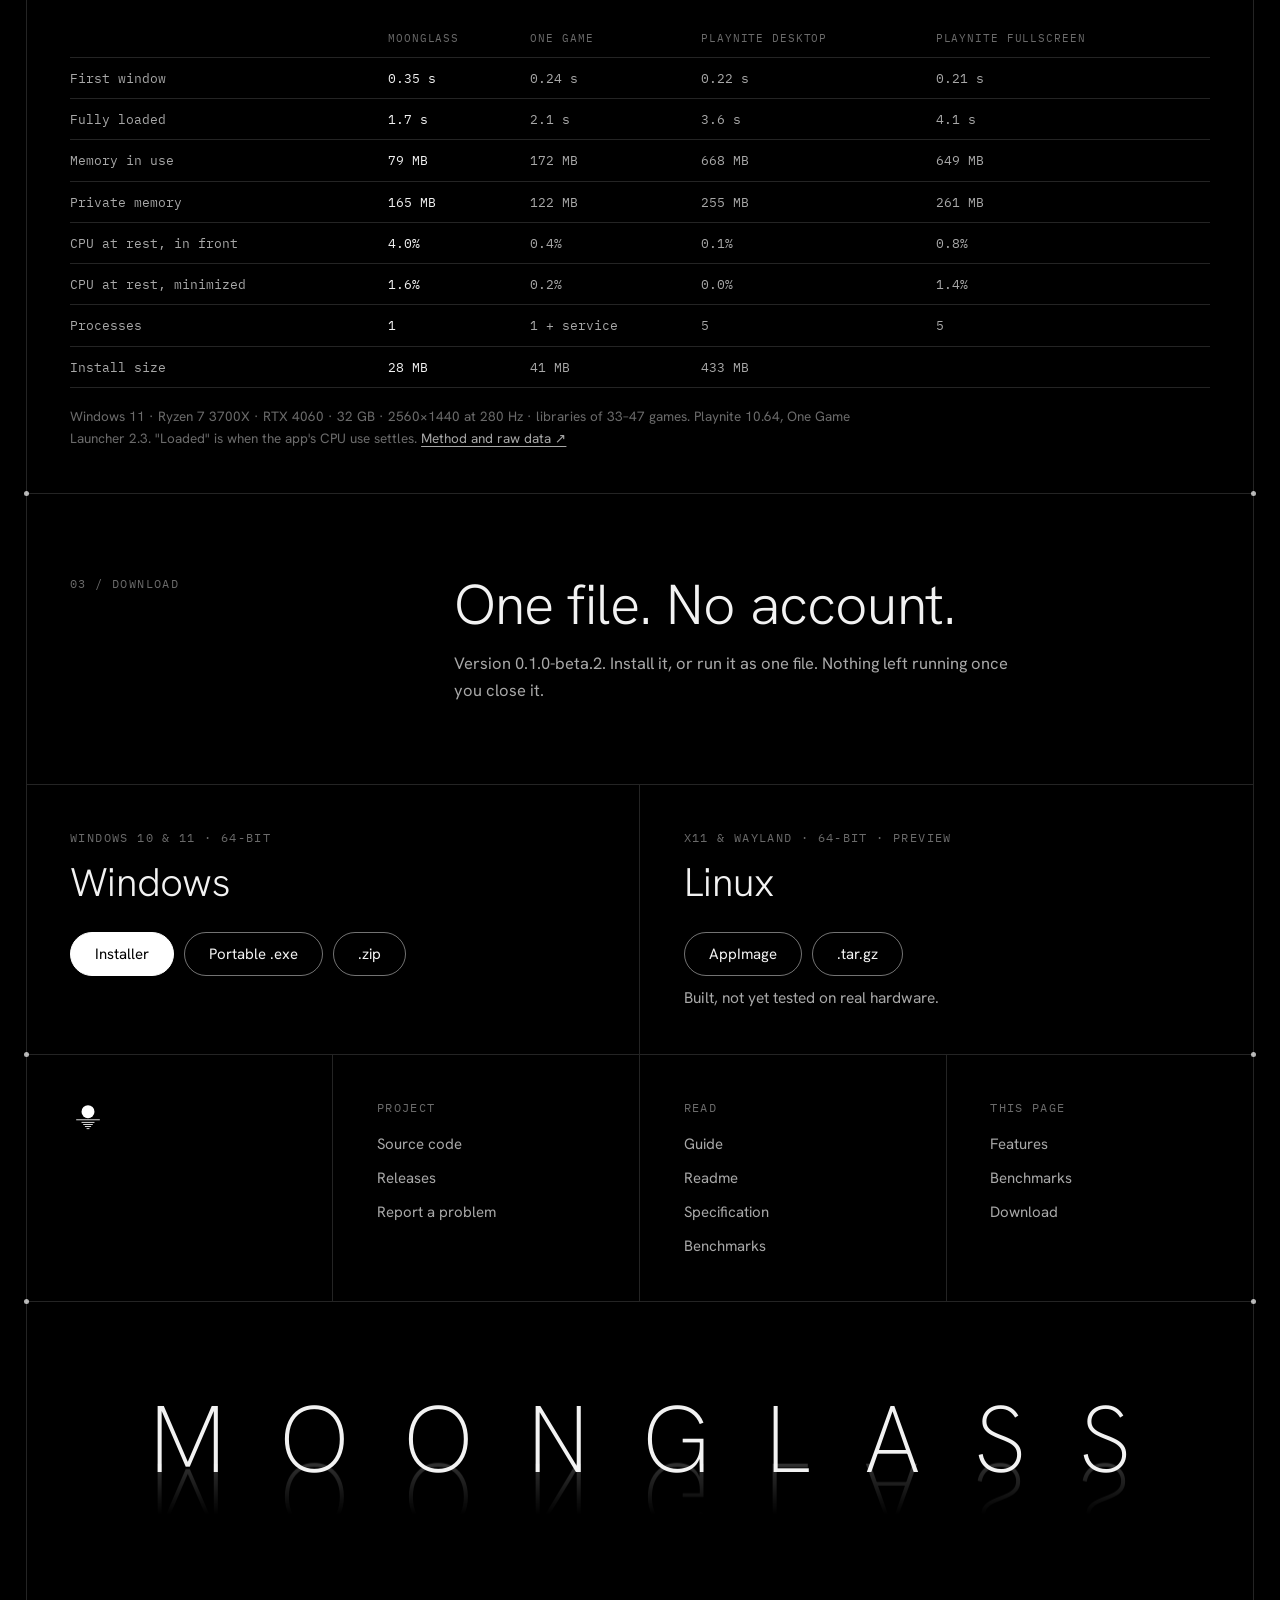
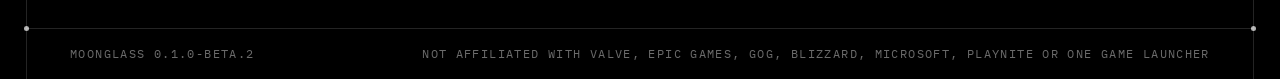
==== commit 45737710: "Windows installer packaging/windows/moonglass.iss (Inno Setup 6) installs Moonglass for the current " ====
--- a/site/index.html
+++ b/site/index.html
@@ -154,7 +154,7 @@
           <tr><th scope="row">Install size</th><td>28 MB</td><td>41 MB</td><td colspan="2">433 MB</td></tr>
         </tbody>
       </table>
-      <p class="fine">Windows 11 · Ryzen 7 3700X · RTX 4060 · 32 GB · 2560×1440 at 280 Hz · libraries of 33–47 games. Playnite 10.64, One Game Launcher 2.3. "Loaded" is when the app's CPU use settles. <a href="https://github.com/hxpe-dev/moonglass-launcher/blob/main/BENCH.md">Method and raw data ↗</a></p>
+      <p class="fine">Windows 11 · Ryzen 7 3700X · RTX 4060 · 32 GB · 2560×1440 at 280 Hz · libraries of 33–47 games. Playnite 10.64, One Game Launcher 2.3. "Loaded" is when the app's CPU use settles. <a href="https://github.com/hxpe-dev/moonglass-launcher/blob/main/docs/BENCH.md">Method and raw data ↗</a></p>
     </div>
   </section>
 
@@ -162,14 +162,15 @@
     <div class="head">
       <p class="label">03 / Download</p>
       <h2>One file. No account.</h2>
-      <p class="head-text">Version 0.1.0-beta.2. Nothing to install, and nothing left running once you close it.</p>
+      <p class="head-text">Version 0.1.0-beta.2. Install it, or run it as one file. Nothing left running once you close it.</p>
     </div>
     <div class="cells two">
       <div class="cell dl">
         <p class="label">Windows 10 &amp; 11 · 64-bit</p>
         <h3>Windows</h3>
         <div class="dl-links">
-          <a class="pill solid" href="https://github.com/hxpe-dev/moonglass-launcher/releases">Download .exe</a>
+          <a class="pill solid" href="https://github.com/hxpe-dev/moonglass-launcher/releases">Installer</a>
+          <a class="pill" href="https://github.com/hxpe-dev/moonglass-launcher/releases">Portable .exe</a>
           <a class="pill" href="https://github.com/hxpe-dev/moonglass-launcher/releases">.zip</a>
         </div>
       </div>
@@ -201,7 +202,7 @@
         <a href="docs.html">Guide</a>
         <a href="https://github.com/hxpe-dev/moonglass-launcher#readme">Readme</a>
         <a href="https://github.com/hxpe-dev/moonglass-launcher/blob/main/docs/SPEC.md">Specification</a>
-        <a href="https://github.com/hxpe-dev/moonglass-launcher/blob/main/BENCH.md">Benchmarks</a>
+        <a href="https://github.com/hxpe-dev/moonglass-launcher/blob/main/docs/BENCH.md">Benchmarks</a>
       </nav>
       <nav class="cell" aria-label="This page">
         <p class="label">This page</p>
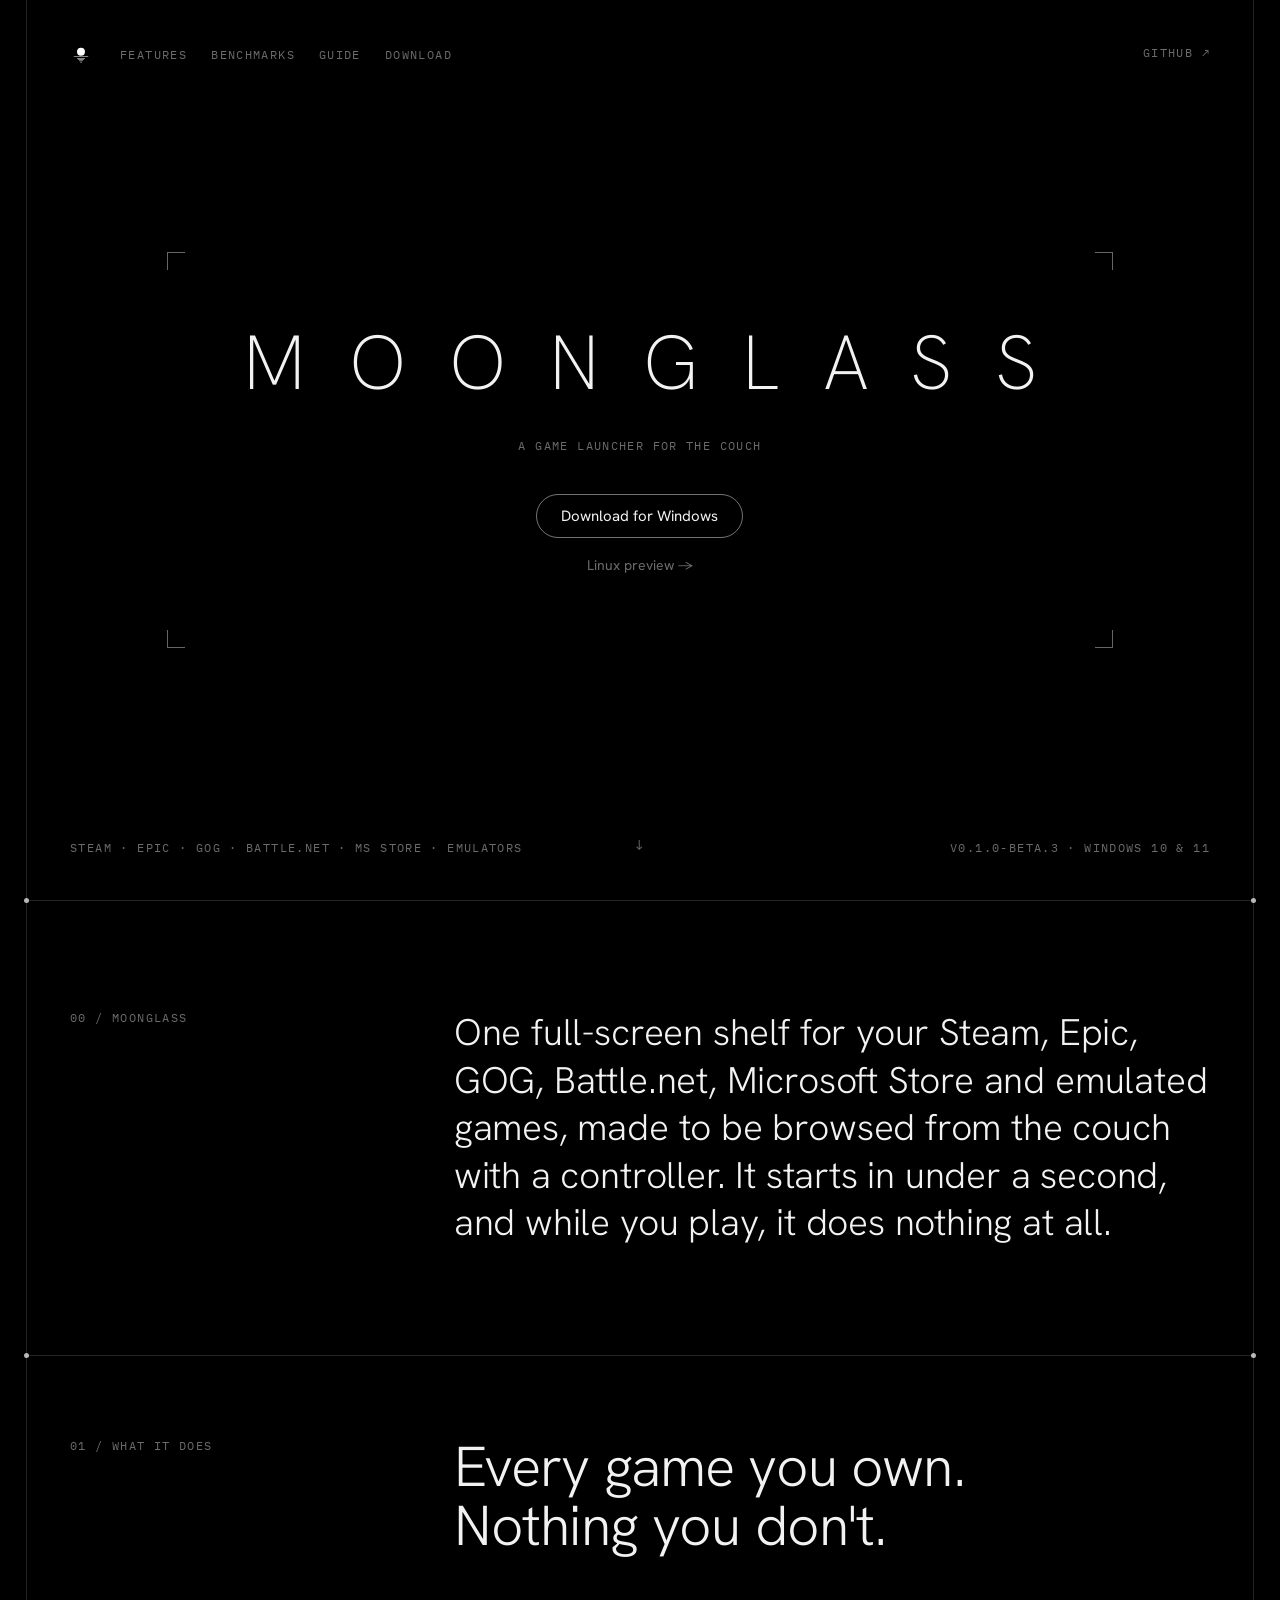
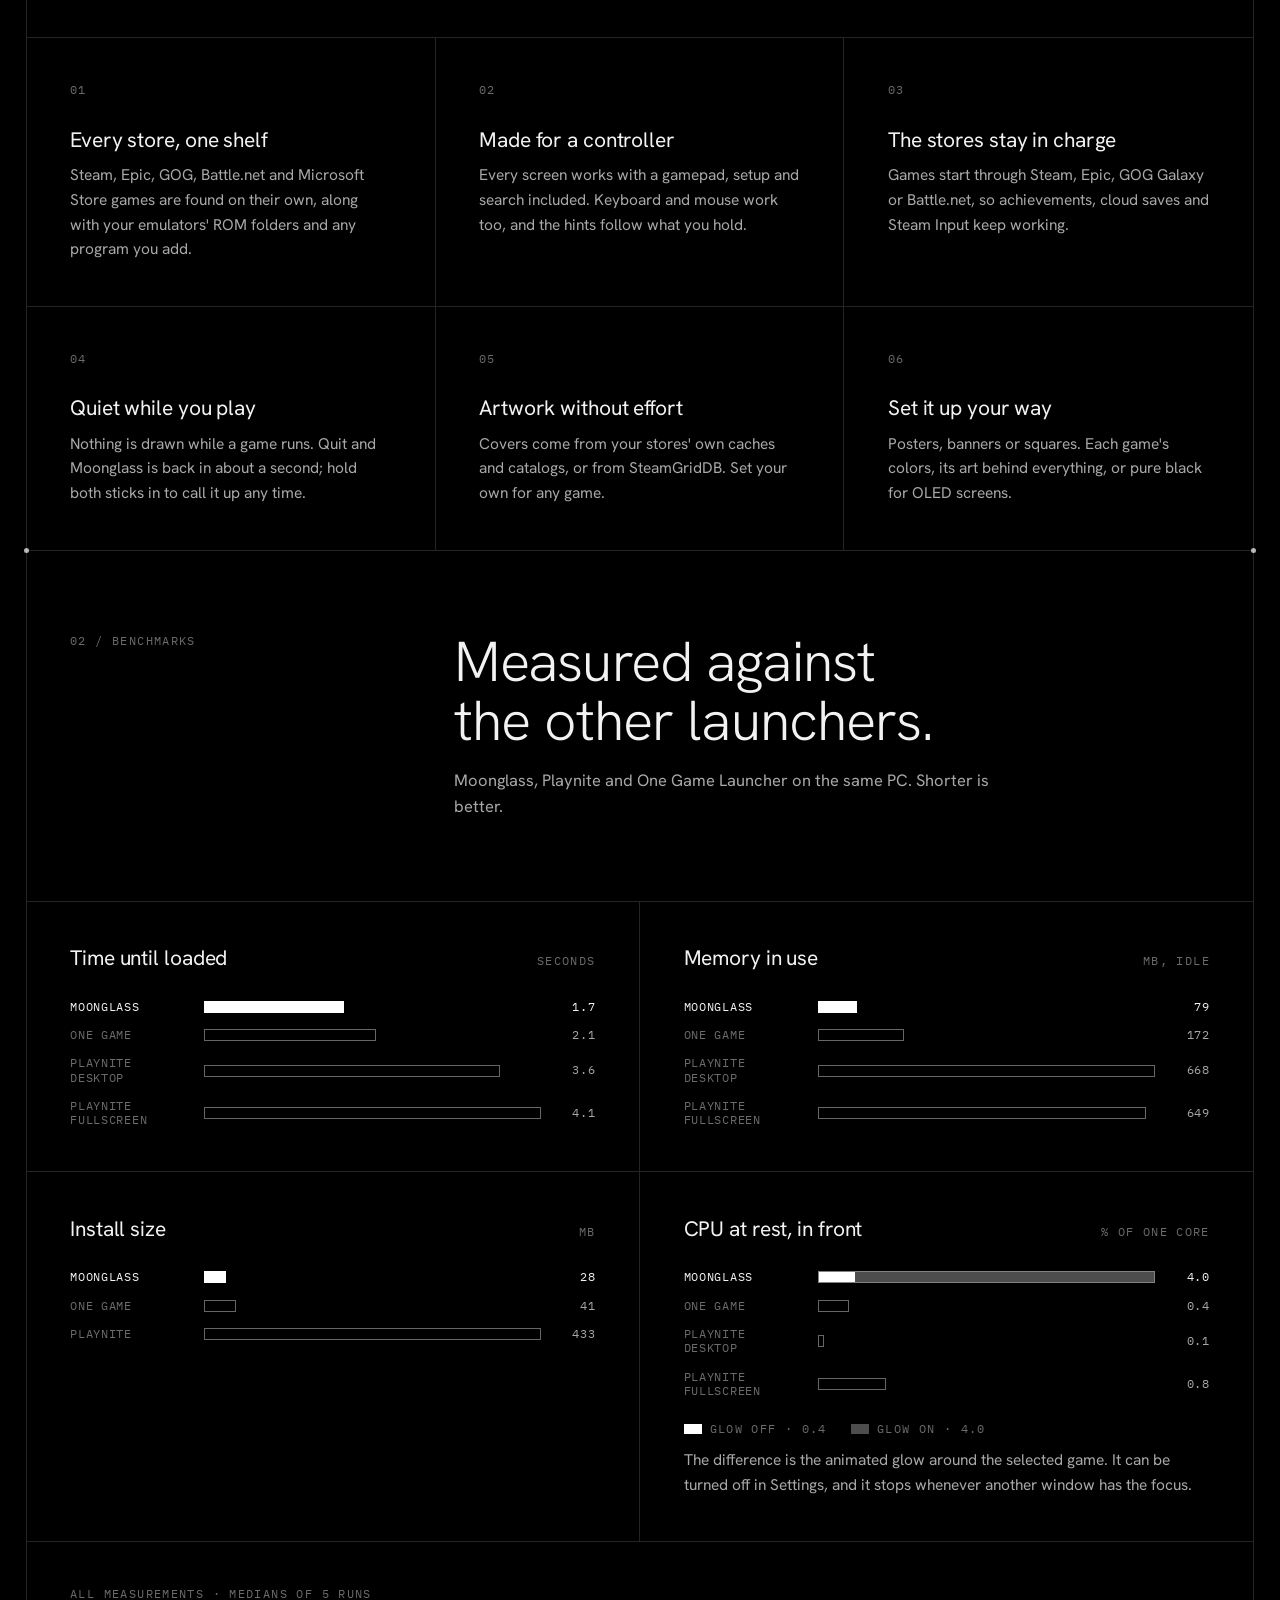
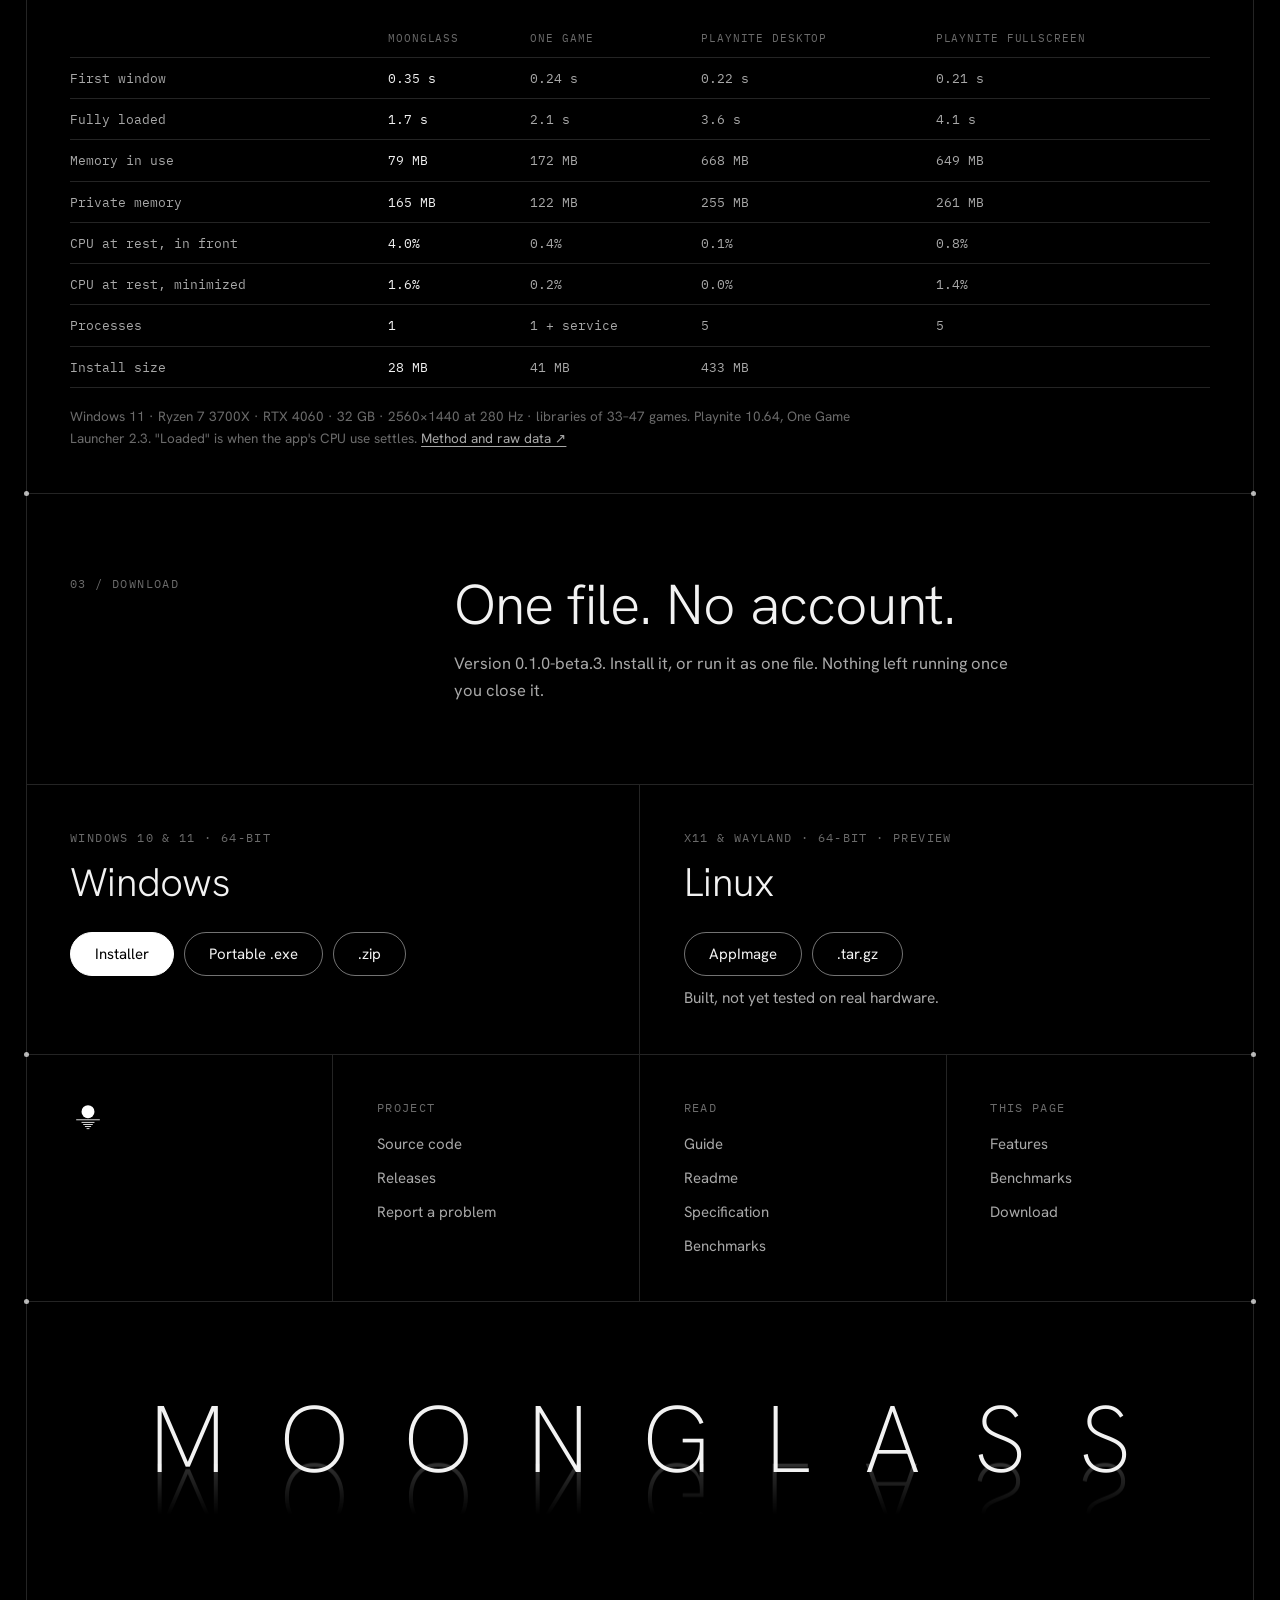
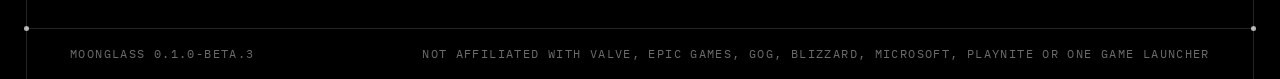
==== commit 56e02c7d: "0.1.0-beta.3 Opens libraries made by dev builds, no console window, startup errors shown, and the Wi" ====
--- a/site/index.html
+++ b/site/index.html
@@ -39,7 +39,7 @@
     </div>
 
     <p class="corner bl label">Steam · Epic · GOG · Battle.net · MS Store · Emulators</p>
-    <p class="corner br label">v0.1.0-beta.2 · Windows 10 &amp; 11</p>
+    <p class="corner br label">v0.1.0-beta.3 · Windows 10 &amp; 11</p>
     <a class="corner bc label" href="#about" aria-label="Scroll to read more">↓</a>
   </section>
 
@@ -162,7 +162,7 @@
     <div class="head">
       <p class="label">03 / Download</p>
       <h2>One file. No account.</h2>
-      <p class="head-text">Version 0.1.0-beta.2. Install it, or run it as one file. Nothing left running once you close it.</p>
+      <p class="head-text">Version 0.1.0-beta.3. Install it, or run it as one file. Nothing left running once you close it.</p>
     </div>
     <div class="cells two">
       <div class="cell dl">
@@ -213,7 +213,7 @@
     </div>
     <p class="giant rule" aria-hidden="true">Moonglass</p>
     <div class="legal rule label">
-      <span>Moonglass 0.1.0-beta.2</span>
+      <span>Moonglass 0.1.0-beta.3</span>
       <span>Not affiliated with Valve, Epic Games, GOG, Blizzard, Microsoft, Playnite or One Game Launcher</span>
     </div>
   </footer>
